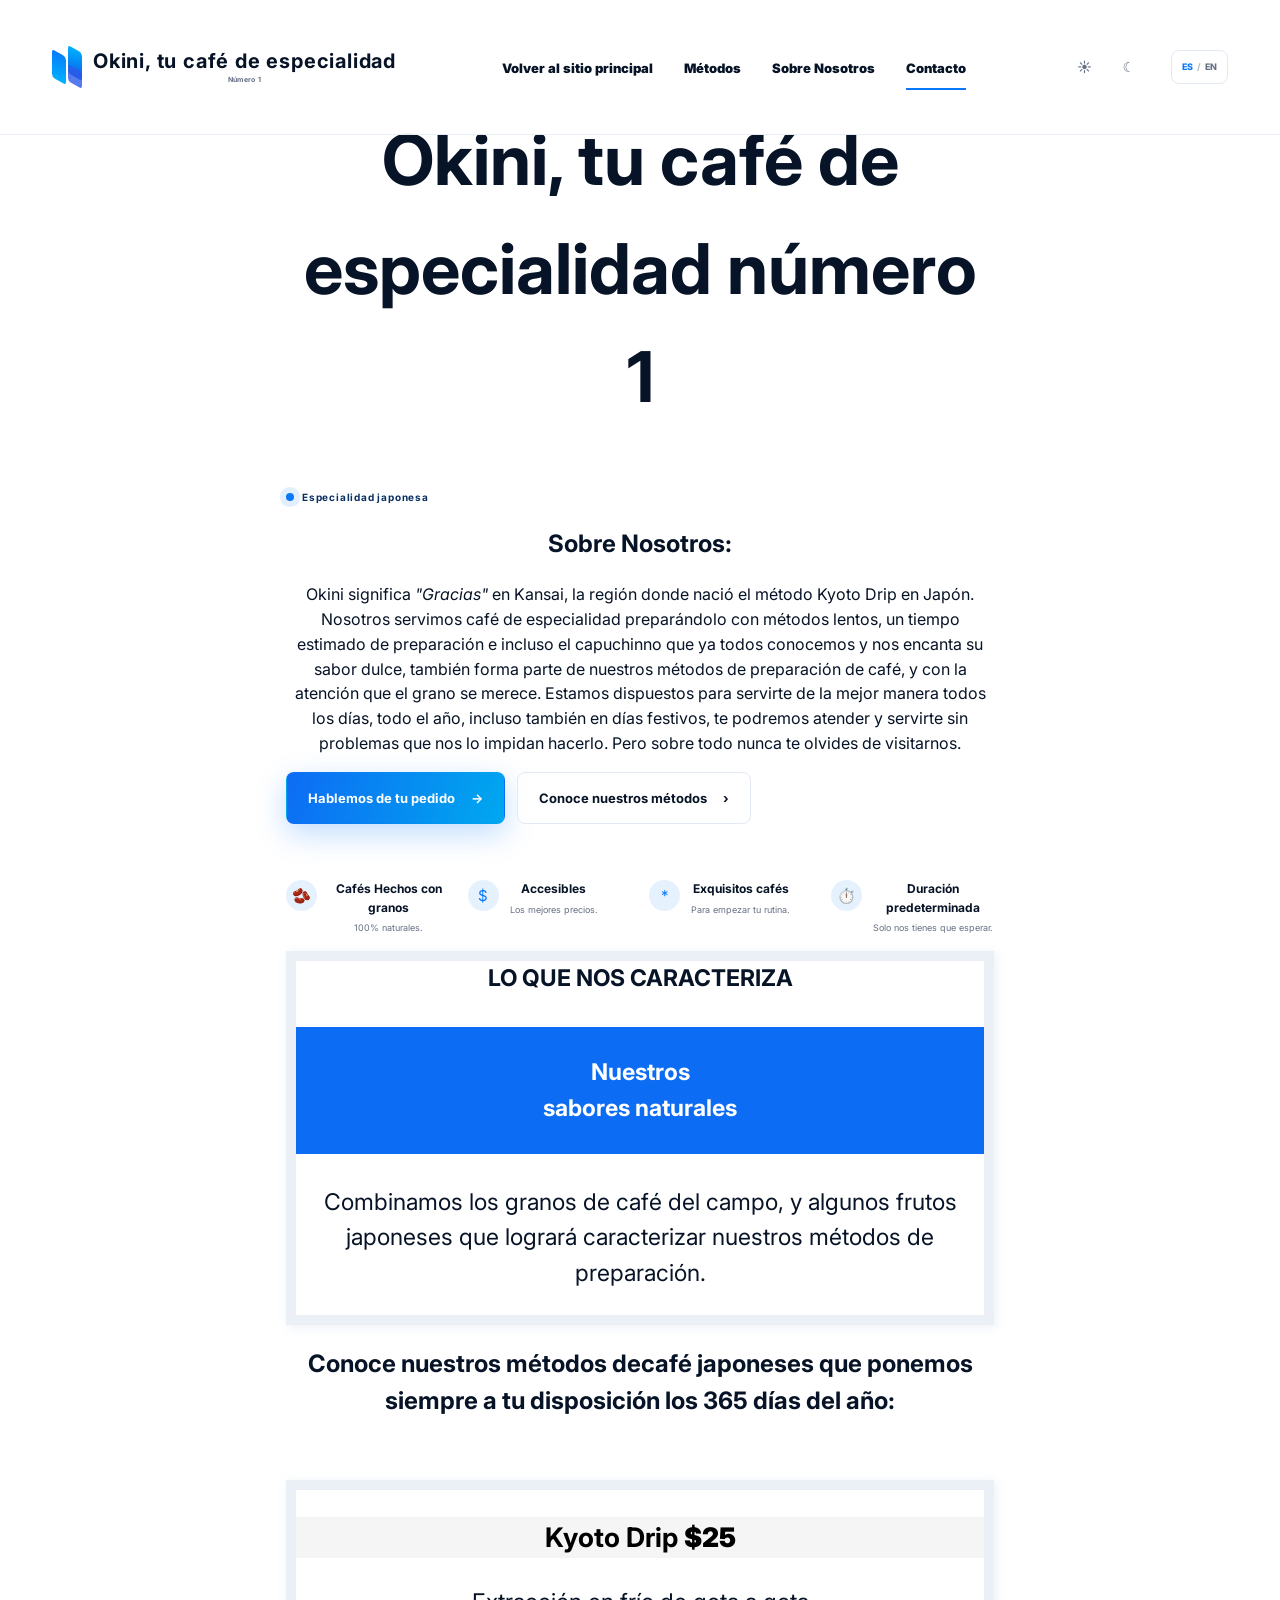
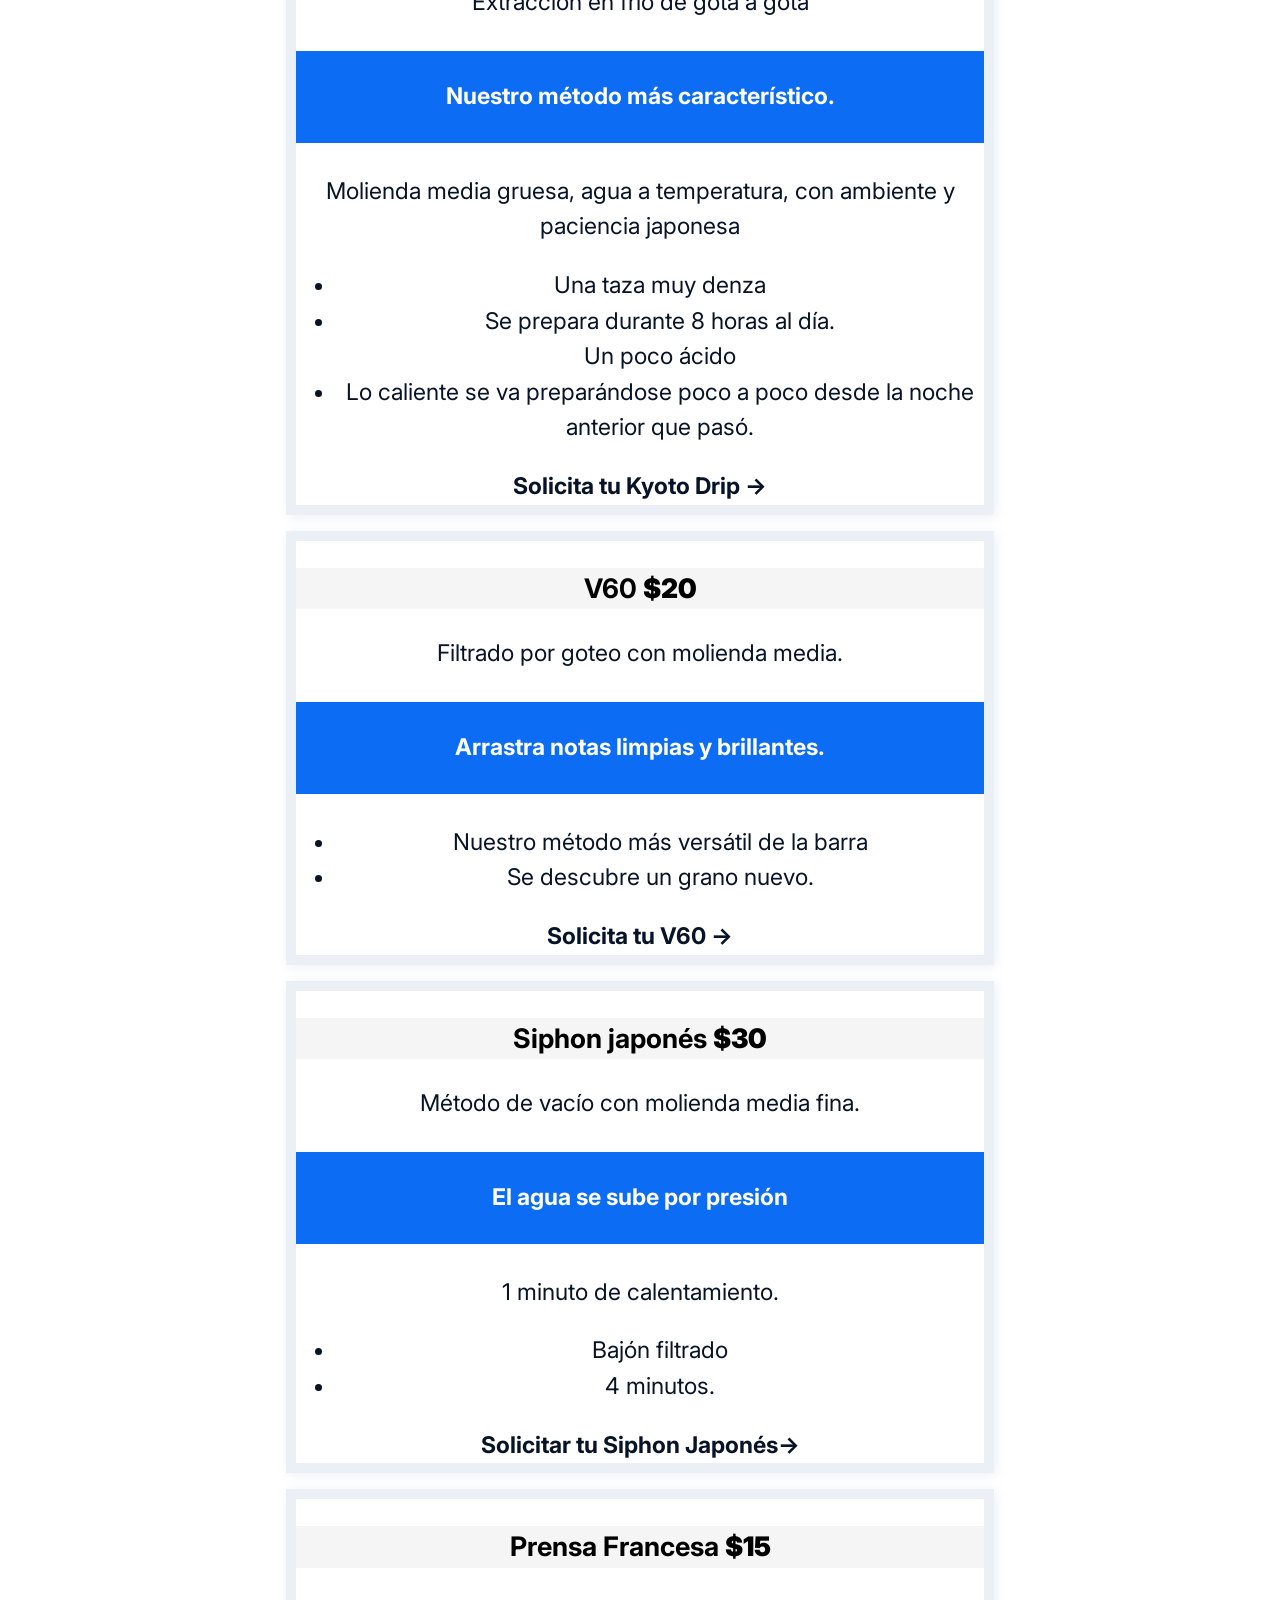
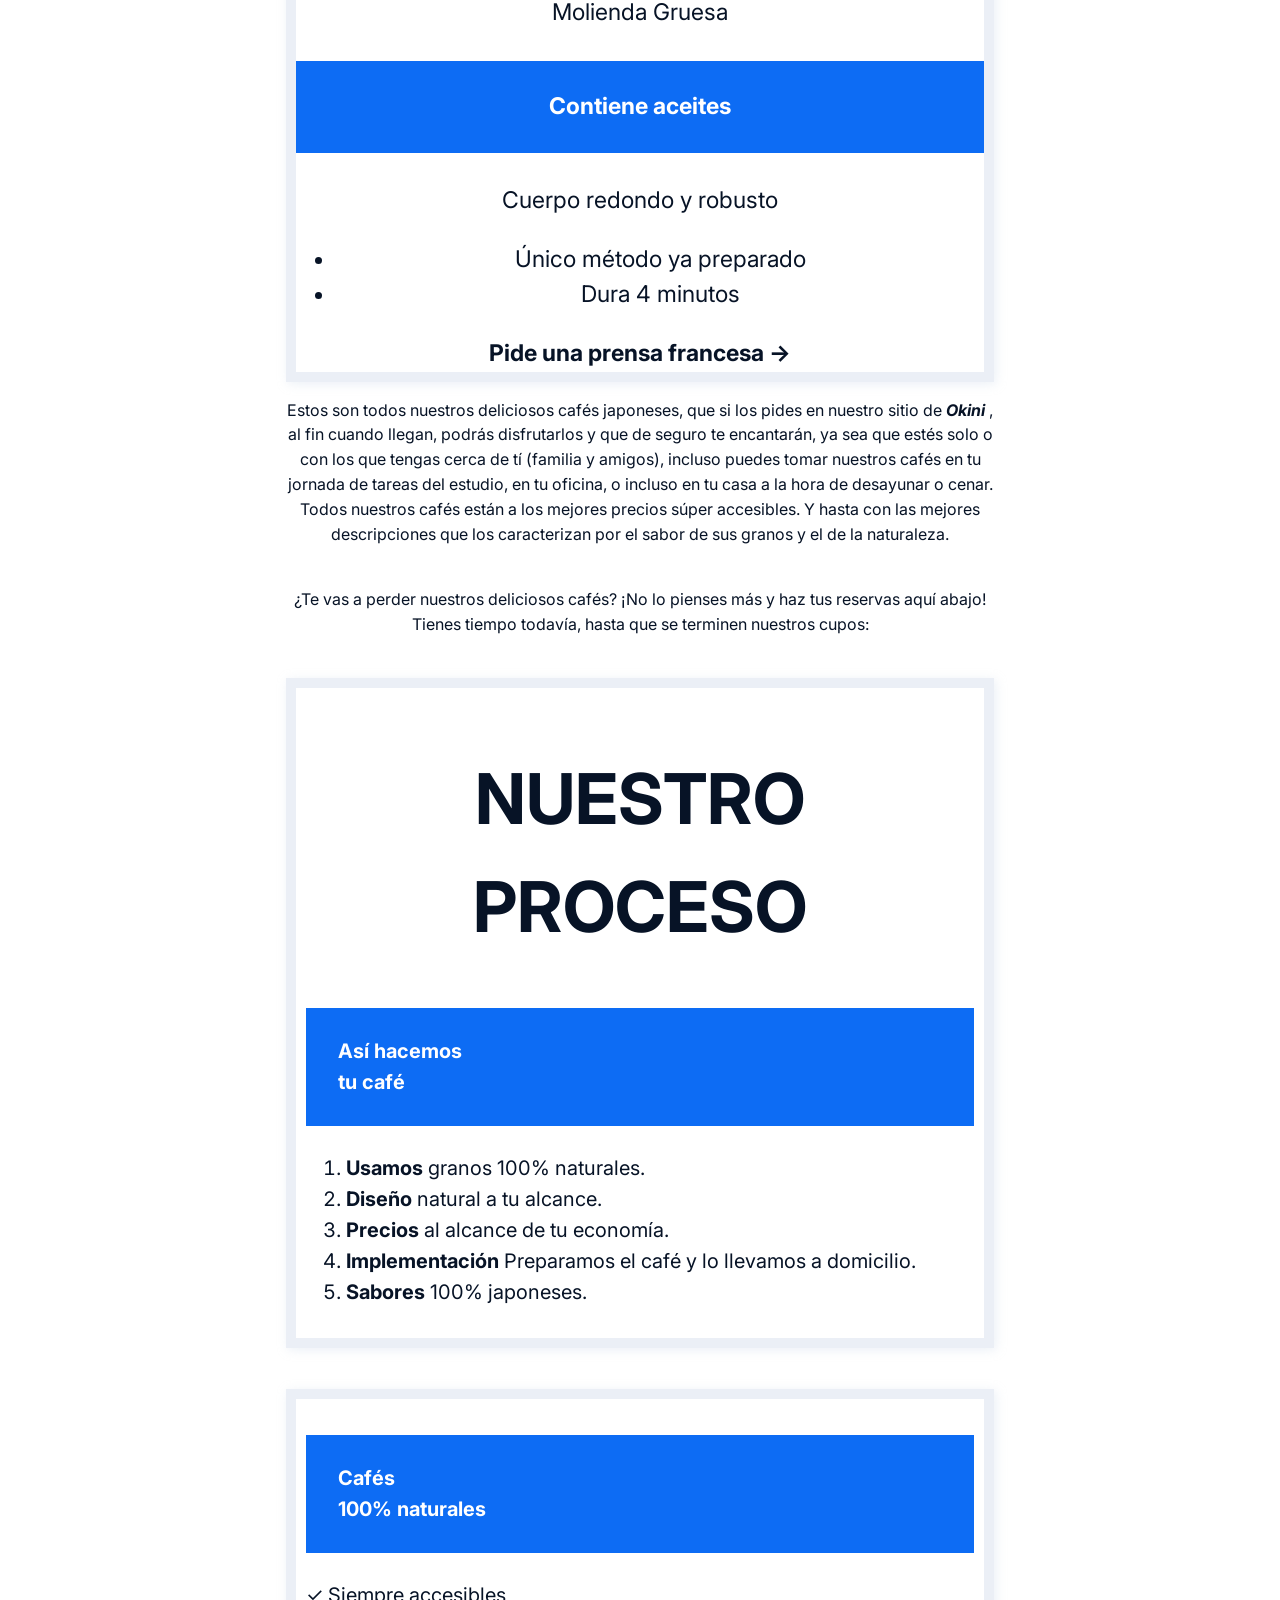
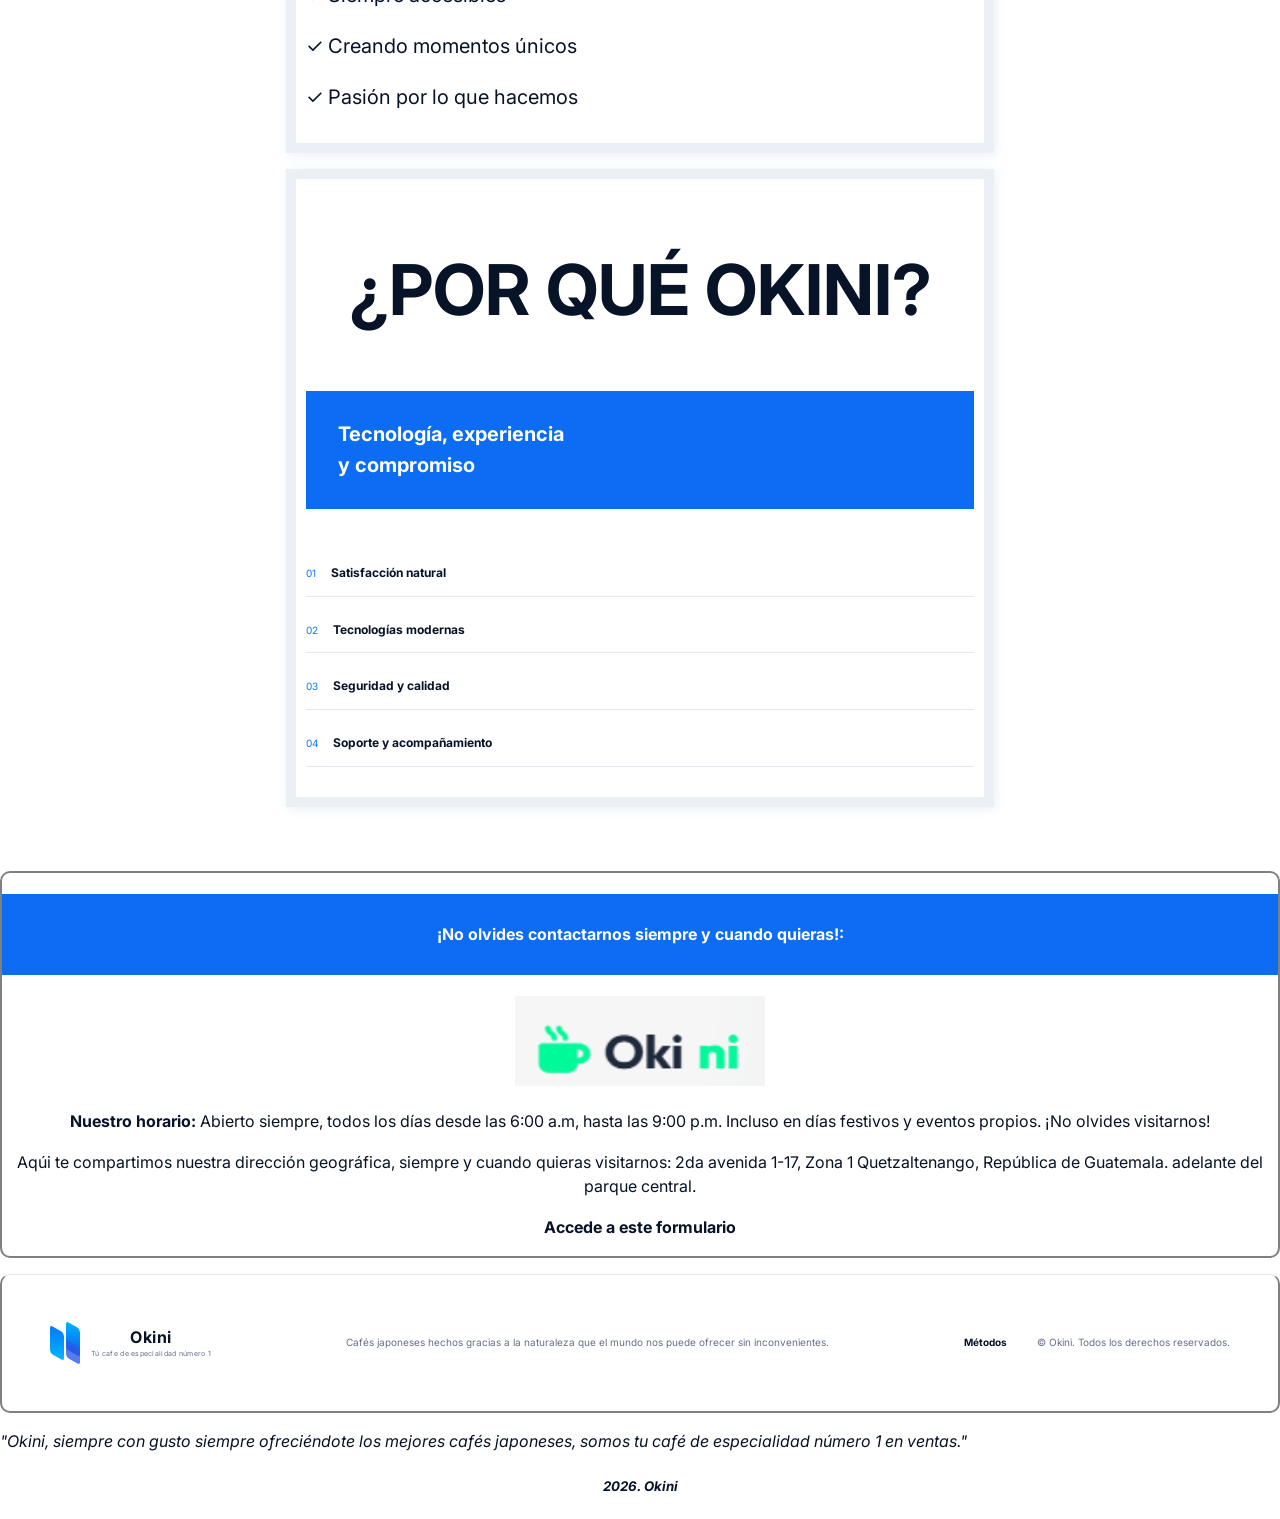
==== index.html @ 5a45df59 "Add files via upload" ====
<!DOCTYPE html>
<html lang="es">
    <head>
        <meta charset="UTF-8">
        <meta name="viewport" content="width=device-width, initial-scale=1.0">
        <title>Okini - Somos, tu café de especialidad número 1 atendiéndote los 365 días del año.</title>
         <link rel="preconnect" href="https://fonts.googleapis.com">
        <link rel="preconnect" href="https://fonts.gstatic.com" crossorigin>
        <link href="https://fonts.googleapis.com/css2?family=Inter:wght@400;500;600;700;800&display=swap" rel="stylesheet">
        <link rel="stylesheet"; href="estilos.css">
        <link rel="stylesheet"; href="Estilos de formulario.css">
        <link rel="stylesheet"; href="Estilos de iluminación.css">
    </head>
    <body>
  <header class="site-header">
            <div class="container nav-wrap">
                <a class="brand" href="index.html">
                    <span class="brand-mark">
                        <span></span>
                        <span></span>
                        <span></span>
                    </span>
                    <span class="brand-copy">
                        <strong>Okini, tu café de especialidad</strong>
                        <small>Número 1</small>
                    </span>
                </a>
                <button class="nav-toggle" aria-label="Abrir menú" aria-expanded="false">
                    <span></span>
                    <span></span>
                </button>
                <nav class="main-nav">
                    <a href="index.html" target="_blank">Volver al sitio principal</a>
                    <a href="index.html#productos" target="_blank">Métodos</a>
                    <a href="index.html#nosotros" target="_blank">Sobre Nosotros</a>
                    <a class="active" href="Formulario en línea.html" target="_blank">Contacto</a>
                </nav>
             <label class="theme-switch" for="checkbox">
    <input type="checkbox" id="checkbox" />
    <div class="slider track">
        <span class="icon sun"><b>☀</b></span>
        <span class="icon moon"><b>☾</b></span>
    </div>
</label>
                    <button class="lang-toggle" type="button" aria-label="Cambiar idioma" title="Cambiar idioma">
                        <span class="lang-current">ES</span>
                        <span class="lang-divider">/</span>
                        <span class="lang-other">EN</span>
                    </button>
                </div>
            </div>
        </header>          
        <main>
               
           <p><section id="Nosotros">
            <h1>Okini, tu café de especialidad número 1</h1>
                         <div class="eyebrow"><span class="pulse-dot"></span>Especialidad japonesa</div>
                <h2>Sobre Nosotros:</h2>
                <p>Okini significa <i>"Gracias"</i> en Kansai, la región donde nació el método Kyoto Drip en Japón. Nosotros servimos café de especialidad preparándolo con métodos lentos, un tiempo estimado de preparación e incluso el capuchinno que ya todos conocemos y nos encanta su sabor dulce, también forma parte de nuestros métodos de preparación de café, 
             y con la atención que el grano se merece. Estamos dispuestos para servirte de la mejor manera todos los días, todo el año, incluso también en días festivos, te podremos atender y servirte sin problemas que nos lo impidan hacerlo. Pero sobre todo nunca te olvides de visitarnos.</p>
            </section></p>
 <div class="hero-actions">
            <a class="btn btn-primary" href="Formulario en línea.html">Hablemos de tu pedido<span>→</span></a>
            <a class="btn btn-secondary" href="#productos">Conoce nuestros métodos<span>›</span></a>
          </div>
 <div class="feature-row">
            <article>
              <div class="mini-icon">🫘</div>
              <div><strong>Cafés Hechos con granos</strong><small>100% naturales.</small></div>
            </article>
            <article>
              <div class="mini-icon">$</div>
              <div><strong>Accesibles</strong><small>Los mejores precios.</small></div>
            </article>
            <article>
              <div class="mini-icon">*</div>
              <div><strong>Exquisitos cafés</strong><small>Para empezar tu rutina.</small></div>
            </article>
            <article>
              <div class="mini-icon">⏱️</div>
              <div><strong>Duración predeterminada</strong><small>Solo nos tienes que esperar.</small></div>
            </article>
          </div>
        </div></p>
  

        <div class="capa">
            <span clas="hover"
            <h2><b>LO QUE NOS CARACTERIZA</b></h2>
            <h4>Nuestros<br> sabores naturales</h4>
          <p>Combinamos los granos de café del campo, y algunos frutos japoneses que logrará caracterizar nuestros métodos de preparación.</p>
        </div>

<p><h2>Conoce nuestros métodos decafé japoneses que ponemos siempre a tu disposición los 365 días del año:</h2><p>

            <br><section id="productos">
  <p><right><div class="capa" onclick="seleccionarCapa(this)">
            <h3>Kyoto Drip  <span class="precio">$25</span></h3>
            <p> Extracción en frío de gota a gota</p>
              <h4>Nuestro método más característico.</h4>
              <p> Molienda media gruesa, agua a temperatura, con ambiente y paciencia japonesa</p>
              <ul><li>Una taza muy denza</li><li>Se prepara durante 8 horas al día.</li>Un poco ácido</li><li> Lo caliente se va preparándose poco a poco desde la noche anterior que pasó.</li></ul>
              <a href="Formulario en línea.html"; target="_blank">Solicita tu Kyoto Drip →</a>
  </div></right></p>

          <p><div class="capa" onclik="seleccionarCapa(this)">
            <h3>V60 <span class="precio">$20</span></h3>
            <p>Filtrado por goteo con molienda media.</p>
              <h4>Arrastra notas limpias y brillantes.</h4>
              <ul><li>Nuestro método más versátil de la barra</li><li>Se descubre un grano nuevo.</li></ul>
              <a href="Formulario en línea.html" target="_blank">Solicita tu V60 →</a>
          </div></p>


  <p><left><div class="capa" onclick="seleccionarCapa(this)">
            <h3>Siphon japonés <span class="precio">$30</span></h3>
            <p>Método de vacío con molienda media fina.</p>
              <h4>El agua se sube por presión</h4>
              <p>1 minuto de calentamiento.</p>
              <ul><li>Bajón filtrado</li><li>4 minutos.</li></ul>
              <a href="Formulario en línea.html" target="_blank">Solicitar tu Siphon Japonés→</a>
  </div></left></p>
           
  <p><center><div class="capa" onclick="seleccionarCapa(this)">
                    <th><p>
                <h3>Prensa Francesa <span class="precio">$15</span></h3>
                <p>Molienda Gruesa</p>
                <h4>Contiene aceites</h4>
                <p>Cuerpo redondo y robusto</p>
                <ul><li>Único método ya preparado</li><li>Dura 4 minutos</li></ul>
                <a href="Formulario en línea.html" target="_blank">Pide una prensa francesa →</a>
                </div></center></section></p>

    Estos son todos nuestros deliciosos cafés japoneses, que si los pides en nuestro sitio de <b><i>Okini</i> </b>, al fin cuando llegan, podrás disfrutarlos y que de seguro te encantarán, ya sea que estés solo o con los que tengas cerca de tí (familia y amigos), incluso puedes tomar nuestros cafés en tu jornada de tareas del estudio, en tu oficina, o incluso en tu casa a la hora de desayunar o cenar. Todos nuestros cafés están a los mejores precios súper accesibles. 
Y hasta con las mejores descripciones que los caracterizan por el sabor de sus granos y el de la naturaleza.</p>
<br>¿Te vas a perder nuestros deliciosos cafés? ¡No lo pienses más y haz tus reservas aquí abajo! Tienes tiempo todavía, hasta que se terminen nuestros cupos:</br>     
    </section>
  <br><p><div class="contenedor">
            <h1>NUESTRO PROCESO</h1>
            <h4>Así hacemos<br>tu café</h4>
            <ol>
              <li><b>Usamos</b> <span>granos 100% naturales.</span></li>
              <li><b>Diseño</b> <span>natural a tu alcance.</span></li>
              <li><b>Precios</b> <span>al alcance de tu economía.</span></li>
              <li><b>Implementación</b> <span>Preparamos el café y lo llevamos a domicilio.</span></li>
              <li><b>Sabores</b> <span>100% japoneses.</span></li>
            </ol>
          </div></br></p>

<div class="contenedor">
    <h4>Cafés<br>100% naturales</h4>
              <span>✓ Siempre accesibles</span><p>
              <span>✓ Creando momentos únicos</span><p>
              <span>✓ Pasión por lo que hacemos</span><p>
            </div></p>
      <div class="contenedor">
            <h1>¿POR QUÉ OKINI?</h1>
            <h4>Tecnología, experiencia<br>y compromiso</h4>
            <div class="about-points">
              <span>01 <b>Satisfacción natural</b></span>
              <span>02 <b>Tecnologías modernas</b></span>
              <span>03 <b>Seguridad y calidad</b></span>
              <span>04 <b>Soporte y acompañamiento</b></span>
            </div></p>
            </main>
<p><footer id="contacto">
    <H4>¡No olvides contactarnos siempre y cuando quieras!:</H4>
    <img src="Barra de Okini.png " ; alt="Barra de Okini, tú café de especialidad número 1, abierto todos los días" ; width="250" ; height="90" ; class="imagen-ookini">
    <p class="horarios">
        <b>Nuestro horario:</b>
        Abierto siempre, todos los días desde las 6:00 a.m, hasta las 9:00 p.m. Incluso en días festivos y eventos propios. ¡No olvides visitarnos!
    </p>
    <p>
        Aqúi te compartimos nuestra dirección geográfica, siempre y cuando quieras visitarnos:
        2da avenida 1-17, Zona 1 Quetzaltenango, República de Guatemala. adelante del parque central.<p>
            <a href="Formulario en línea.html" target="_blank">Accede a este formulario</a>
    </p>
    </footer></p>
        <p><footer class="site-footer">
            <div class="container footer-grid">
                <div class="brand footer-brand">
                    <span class="brand-mark">
                        <span></span>
                        <span></span>
                        <span></span>
                    </span>
                    <span class="brand-copy">
                        <strong>Okini</strong>
                        <small>Tú cafe de especialidad número 1</small>
                    </span>
                </div>
                <p>Cafés japoneses hechos gracias a la naturaleza que el mundo nos puede ofrecer sin inconvenientes.</p>
                <div class="footer-links">
                    <a href="index.html#métodos">Métodos</a>
                </div>
                <small>
                    © <span id="year"></span>
                    Okini. Todos los derechos reservados.
                </small>
        </footer>
    <p>
<i>"Okini, siempre con gusto siempre ofreciéndote los mejores cafés japoneses, somos tu café de especialidad número 1 en ventas."</i>
    </p>
<h5>2026. Okini</h5>
<script src="Funciones de iluminación.js"></script>
<script src="Selector de capa.js"></script>
</body>
</html>
---- estilos.css ----
body {
    opacity: 1;
    background-color: white;
    font-size: 30;
    color: black;
}

h1{
    font-size: 70px;
    text-align: center;
}
h2{
    font-weight: bolder;
    text-align: center;
}

h3{
    color: black;
    background-color: whitesmoke;
    font-weight: bolder;
    font-size: 20;
    text-align: center;
}
h4{
    font-size: 30;
    color: white;
    font-weight: bolder;
    background-color: #0d6cf4;
    padding: 3.5rch 2rem;
}
h5{
    font-size: 30;
   font-weight: bold;
   font-style: italic;
   text-align: center;
}
p{
    font-size: 30;
}
header {
    text-align: center;
    font-weight: bolder;
    padding: 3.5rch 2rem;
    border-bottom: 5px solid #00a3e6;
    background-color: whitesmoke;
}

nav a {
font-weight: bolder;
text-align: center;
font-size: 24;
}

a{
    font-weight: bold;
}
main {
    padding: 3rem 6rem;
    max-width: 900px;
    margin: 0 auto;
    font-size: 30;
     text-align: center;
}

.capa{
    margin: 5 auto;
    text-align: center;
    align-items: center;
    top: 50px;
    border: 1px solid color-mix(in srgb,var(--line) 70%,transparent);
    border-bottom: 1px solid color-mix(in srgb,var(--line) 70%,transparent);
    border-width: 10px;
    box-shadow: 2px 2px 10px color-mix(in srgb,var(--line) 70%,transparent);
     font-size: 23px;
    :hover{
    transition: all;
    color: #0d6cf4;
    border-color: 1px solid #0d6cf4;
    border-bottom: #0d6cf4;
    transition-duration: .3s;
     cursor: pointer;
    }
}

.contenedor{
    margin: 5 auto;
    padding: 10px;
    text-align: left;
    top: 50px;
    border: 1px solid color-mix(in srgb,var(--line) 70%,transparent);
    border-bottom: 1px solid color-mix(in srgb,var(--line) 70%,transparent);
    box-shadow: 2px 2px 10px color-mix(in srgb,var(--line) 70%,transparent);
    border-width: 10px;
    font-size: 20px;
}


br{
    font-size: 30;
    font-weight: bolder;
}

.metodo-titulo {
    font-size: 3.0rem;
    font-weight: bolder;
    empty-cells: show;
    letter-spacing: 0.05em;
    text-transform: uppercase;
    text-align: center;
    margin-bottom: 0.25rem;
}

.precio {
    font-size: 30;
    font-weight: bolder;
    }

footer{
    border: 0px solid gray;
    box-shadow: 1px 1px 11x gray;
    border-width: 2px;
    border-radius: 10px;
    text-align: center;
    margin: 5 auto;
    font-size: 30;
}
---- Estilos de formulario.css ----
:root {
    --bg: #ffffff;
    --bg-soft: #f6f9fd;
    --surface: #ffffff;
    --surface-2: #f7faff;
    --text: #071326;
    --muted: #667085;
    --line: #e3e9f2;
    --primary: #0878f9;
    --primary-2: #00b6ff;
    --shadow: 0 22px 70px rgba(20,51,87,.12);
    --header: rgba(255,255,255,.82);
    --card-border: #e1e8f1;
    --success: #05a86b;
}

html[data-theme="dark"] {
    --bg: #04101e;
    --bg-soft: #061526;
    --surface: #081a2c;
    --surface-2: #0a2035;
    --text: #f6f9ff;
    --muted: #9aabc1;
    --line: #193149;
    --primary: #118cff;
    --primary-2: #00c7ff;
    --shadow: 0 25px 80px rgba(0,0,0,.35);
    --header: rgba(4,16,30,.82);
    --card-border: #17314b;
    --success: #1dd69a;
}

* {
    box-sizing: border-box
}

html {
    scroll-behavior: smooth;
    scroll-padding-top: 90px
}

body {
    margin: 0;
    font-family: Inter,system-ui,-apple-system,BlinkMacSystemFont,"Segoe UI",sans-serif;
    background: var(--bg);
    color: var(--text);
    line-height: 1.55;
    transition: background .35s ease,color .35s ease
}

a {
    color: inherit;
    text-decoration: none
}

button {
    font: inherit
}

.container {
    width: min(1180px,calc(100% - 40px));
    margin: auto
}

.section {
    padding: 110px 0;
    position: relative;
    overflow: hidden
}

.site-header {
    position: fixed;
    inset: 0 0 auto;
    z-index: 1000;
    background: var(--header);
    backdrop-filter: blur(18px);
    border-bottom: 1px solid color-mix(in srgb,var(--line) 70%,transparent);
    transition: .3s
}

.site-header.scrolled {
    box-shadow: 0 8px 30px rgba(10,31,56,.08)
}

.nav-wrap {
    height: 78px;
    display: flex;
    align-items: center;
    gap: 30px
}

.brand {
    display: inline-flex;
    align-items: center;
    gap: 11px;
    min-width: max-content
}

.brand-mark {
    position: relative;
    width: 30px;
    height: 36px;
    display: inline-block
}

.brand-mark span {
    position: absolute;
    width: 14px;
    height: 28px;
    border-radius: 3px;
    transform: skewY(30deg);
    background: linear-gradient(155deg,var(--primary),var(--primary-2))
}

.brand-mark span:nth-child(1) {
    left: 0;
    top: 4px
}

.brand-mark span:nth-child(2) {
    right: 0;
    top: 0;
    background: linear-gradient(155deg,#00b6ff,#0b59e9)
}

.brand-mark span:nth-child(3) {
    right: 0;
    bottom: 0;
    height: 17px;
    background: #2d59e8;
    opacity: .8
}

.brand-copy {
    display: flex;
    flex-direction: column;
    line-height: 1
}

.brand-copy strong {
    font-size: 20px;
    letter-spacing: .04em
}

.brand-copy small {
    font-size: 7px;
    letter-spacing: .04em;
    margin-top: 5px;
    color: var(--muted)
}

.main-nav {
    display: flex;
    gap: 31px;
    margin: auto;
    font-size: 13px;
    font-weight: 600
}

.main-nav a {
    position: relative;
    padding: 30px 0
}

.main-nav a::after {
    content: "";
    position: absolute;
    left: 0;
    right: 0;
    bottom: 18px;
    height: 2px;
    background: var(--primary);
    transform: scaleX(0);
    transition: .25s
}

.main-nav a:hover::after,.main-nav a.active::after {
    transform: scaleX(1)
}

.nav-actions {
    display: flex;
    align-items: center;
    gap: 16px
}

.theme-toggle {
    border: 0;
    background: transparent;
    color: var(--text);
    display: flex;
    align-items: center;
    gap: 7px;
    cursor: pointer;
    padding: 7px
}

.sun,.moon {
    font-size: 13px;
    color: var(--muted)
}

.toggle-track {
    width: 34px;
    height: 18px;
    background: var(--line);
    border-radius: 999px;
    position: relative;
    display: block
}

.toggle-thumb {
    width: 14px;
    height: 14px;
    border-radius: 50%;
    background: var(--text);
    position: absolute;
    top: 2px;
    left: 2px;
    transition: .25s
}

html[data-theme="dark"] .toggle-thumb {
    transform: translateX(16px)
}

.nav-toggle {
    display: none;
    background: none;
    border: 0;
    color: var(--text)
}

.btn {
    display: inline-flex;
    align-items: center;
    justify-content: center;
    gap: 16px;
    border-radius: 8px;
    padding: 15px 21px;
    font-size: 13px;
    font-weight: 700;
    border: 1px solid transparent;
    transition: .25s;
    cursor: pointer
}

.btn-primary {
    background: linear-gradient(110deg,#0d6cf4,#00a8ef);
    color: white;
    box-shadow: 0 10px 30px rgba(8,120,249,.25)
}

.btn-primary:hover {
    transform: translateY(-2px);
    box-shadow: 0 14px 34px rgba(8,120,249,.32)
}

.btn-secondary {
    border-color: var(--line);
    background: color-mix(in srgb,var(--surface) 80%,transparent)
}

.btn-secondary:hover {
    border-color: var(--primary);
    color: var(--primary)
}

.btn-small {
    padding: 12px 17px;
    font-size: 12px
}

.hero {
    padding-top: 165px;
    min-height: 820px;
    background: radial-gradient(circle at 80% 34%,color-mix(in srgb,var(--primary) 9%,transparent),transparent 33%), linear-gradient(180deg,var(--bg),var(--bg-soft));
    display: flex;
    align-items: flex-start
}

.hero-grid {
    display: grid;
    grid-template-columns: 1fr 1.15fr;
    gap: 28px;
    align-items: center
}

.eyebrow {
    font-size: 10px;
    font-weight: 700;
    letter-spacing: .08em;
    color: color-mix(in srgb,var(--text) 72%,var(--primary));
    margin-bottom: 20px;
    display: flex;
    align-items: center;
    gap: 8px
}

.pulse-dot {
    width: 8px;
    height: 8px;
    background: var(--primary);
    border-radius: 50%;
    box-shadow: 0 0 0 6px color-mix(in srgb,var(--primary) 12%,transparent)
}

.hero h1 {
    font-size: clamp(48px,5vw,70px);
    line-height: 1.03;
    letter-spacing: -.055em;
    margin: 0 0 22px;
    max-width: 650px
}

.hero h1 span {
    color: var(--primary)
}

.hero-lead {
    font-size: 17px;
    color: var(--muted);
    max-width: 590px;
    margin: 0 0 30px
}

.hero-actions {
    display: flex;
    gap: 12px;
    flex-wrap: wrap
}

.feature-row {
    display: grid;
    grid-template-columns: repeat(4,1fr);
    gap: 18px;
    margin-top: 56px
}

.feature-row article {
    display: flex;
    gap: 11px;
    align-items: flex-start
}

.feature-row strong {
    display: block;
    font-size: 12px;
    margin-bottom: 4px
}

.feature-row small {
    display: block;
    font-size: 9px;
    color: var(--muted);
    line-height: 1.5
}

.mini-icon {
    width: 31px;
    height: 31px;
    border-radius: 50%;
    background: color-mix(in srgb,var(--primary) 10%,transparent);
    color: var(--primary);
    display: grid;
    place-items: center;
    font-size: 15px;
    flex: 0 0 auto;
}

.hero-visual {
    position: relative;
    min-height: 520px
}

.dashboard-shell {
    position: absolute;
    left: 0;
    top: 25px;
    width: 93%;
    height: 410px;
    border: 1px solid var(--line);
    background: var(--surface);
    border-radius: 18px;
    box-shadow: var(--shadow);
    transform: perspective(1200px) rotateY(-3deg) rotateX(1deg);
    overflow: hidden;
    z-index: 2
}

.browser-bar {
    height: 34px;
    border-bottom: 1px solid var(--line);
    display: flex;
    align-items: center;
    padding: 0 12px;
    gap: 6px;
    background: var(--surface-2)
}

.browser-bar>span {
    width: 7px;
    height: 7px;
    border-radius: 50%;
    background: var(--line)
}

.browser-title {
    font-size: 8px;
    color: var(--muted);
    margin: auto
}

.dash-body {
    display: grid;
    grid-template-columns: 50px 1fr;
    height: calc(100% - 34px)
}

.dash-sidebar {
    border-right: 1px solid var(--line);
    padding-top: 17px;
    display: flex;
    flex-direction: column;
    align-items: center;
    gap: 20px
}

.dash-logo {
    width: 20px;
    height: 20px;
    border-radius: 6px;
    background: linear-gradient(135deg,var(--primary),var(--primary-2))
}

.dash-sidebar i {
    width: 17px;
    height: 5px;
    border-radius: 3px;
    background: var(--line)
}

.dash-sidebar i.on {
    background: var(--primary)
}

.dash-main {
    padding: 18px
}

.dash-head {
    display: flex;
    justify-content: space-between;
    font-size: 13px;
    margin-bottom: 14px
}

.dash-head span {
    color: var(--primary)
}

.metric-grid {
    display: grid;
    grid-template-columns: repeat(4,1fr);
    gap: 8px
}

.metric-grid>div,.chart-card,.donut-card,.activity {
    border: 1px solid var(--line);
    border-radius: 8px;
    background: var(--surface-2)
}

.metric-grid>div {
    padding: 10px
}

.metric-grid small {
    display: block;
    font-size: 7px;
    color: var(--muted)
}

.metric-grid strong {
    font-size: 14px;
    display: block;
    margin: 2px 0
}

.metric-grid em {
    font-size: 7px;
    color: var(--success);
    font-style: normal
}

.chart-grid {
    display: grid;
    grid-template-columns: 1.7fr .75fr;
    gap: 8px;
    margin-top: 8px
}

.chart-card,.donut-card {
    height: 174px;
    padding: 10px
}

.chart-label {
    font-size: 8px;
    font-weight: 700
}

.chart-card svg {
    width: 100%;
    height: 130px;
    overflow: visible
}

.chart-card polyline {
    fill: none;
    stroke: var(--primary);
    stroke-width: 2
}

.chart-card .area {
    fill: url(#fillGraph)
}

.donut-card {
    display: flex;
    flex-direction: column;
    align-items: center
}

.donut {
    width: 75px;
    height: 75px;
    border-radius: 50%;
    margin-top: 16px;
    background: conic-gradient(var(--primary) 0 46%,#3b5ce6 46% 69%,#1fd5c9 69% 83%,var(--line) 83%);
    position: relative
}

.donut::after {
    content: "";
    position: absolute;
    inset: 15px;
    border-radius: 50%;
    background: var(--surface-2)
}

.donut-card ul {
    font-size: 7px;
    color: var(--muted);
    padding: 0;
    display: flex;
    gap: 8px;
    list-style: none
}

.activity {
    margin-top: 8px;
    padding: 8px
}

.activity>div {
    display: grid;
    grid-template-columns: 22px 1fr auto;
    align-items: center;
    font-size: 7px;
    padding: 5px
}

.avatar {
    width: 15px;
    height: 15px;
    border-radius: 50%;
    background: color-mix(in srgb,var(--primary) 24%,var(--surface))
}

.activity small {
    color: var(--muted)
}

.phone-card {
    position: absolute;
    right: -4px;
    bottom: 25px;
    width: 170px;
    height: 320px;
    border: 5px solid color-mix(in srgb,var(--text) 80%,#101723);
    border-radius: 28px;
    background: var(--surface);
    box-shadow: var(--shadow);
    z-index: 4;
    padding: 25px 16px;
    color: var(--text)
}

.phone-notch {
    position: absolute;
    top: 7px;
    left: 50%;
    transform: translateX(-50%);
    width: 55px;
    height: 12px;
    background: color-mix(in srgb,var(--text) 88%,#101723);
    border-radius: 10px
}

.phone-card>small {
    font-size: 7px;
    color: var(--primary)
}

.phone-card h4 {
    font-size: 11px;
    margin: 11px 0 17px
}

.phone-ring {
    width: 76px;
    height: 76px;
    margin: auto;
    border-radius: 50%;
    background: conic-gradient(var(--primary) 0 75%,var(--line) 75%);
    display: grid;
    place-items: center;
    position: relative
}

.phone-ring::after {
    content: "";
    position: absolute;
    inset: 9px;
    border-radius: 50%;
    background: var(--surface)
}

.phone-ring span {
    z-index: 1;
    font-size: 13px;
    font-weight: 800
}

.phone-stats {
    display: flex;
    justify-content: space-between;
    margin: 16px 0
}

.phone-stats b {
    font-size: 10px;
    text-align: center
}

.phone-stats small {
    display: block;
    font-size: 5px;
    color: var(--muted)
}

.phone-bars {
    height: 55px;
    border-top: 1px solid var(--line);
    display: flex;
    align-items: flex-end;
    gap: 5px;
    padding: 10px 3px
}

.phone-bars i {
    width: 10px;
    background: var(--primary);
    border-radius: 2px 2px 0 0
}

.phone-bars i:nth-child(1) {
    height: 16px
}

.phone-bars i:nth-child(2) {
    height: 32px
}

.phone-bars i:nth-child(3) {
    height: 22px
}

.phone-bars i:nth-child(4) {
    height: 38px
}

.phone-bars i:nth-child(5) {
    height: 28px
}

.phone-bars i:nth-child(6) {
    height: 44px
}

.phone-bars i:nth-child(7) {
    height: 35px
}

.orb {
    position: absolute;
    border-radius: 50%;
    filter: blur(2px);
    background: radial-gradient(circle,color-mix(in srgb,var(--primary) 20%,transparent),transparent 67%)
}

.orb-one {
    width: 320px;
    height: 320px;
    right: -80px;
    top: -50px
}

.orb-two {
    width: 290px;
    height: 290px;
    left: 20px;
    bottom: 0
}

.circuit-lines {
    position: absolute;
    right: -8%;
    top: 20%;
    width: 55%;
    height: 60%;
    opacity: .18;
    background: repeating-radial-gradient(ellipse at center,transparent 0 24px,var(--primary) 25px 26px,transparent 27px 48px);
    mask-image: linear-gradient(to right,transparent,#000)
}

.section-heading {
    display: flex;
    justify-content: space-between;
    align-items: end;
    gap: 40px;
    margin-bottom: 42px
}

.section-heading h2,.about h2,.contact h2 {
    font-size: clamp(34px,4vw,50px);
    letter-spacing: -.045em;
    line-height: 1.06;
    margin: 0
}

.section-heading>p {
    max-width: 460px;
    color: var(--muted);
    font-size: 14px;
    margin-bottom: 5px
}

.solutions {
    background: var(--bg)
}

.services-grid {
    display: grid;
    grid-template-columns: repeat(4,1fr);
    gap: 16px
}

.service-card {
    min-height: 0;
    border: 1px solid var(--card-border);
    background: var(--surface);
    border-radius: 12px;
    padding: 26px;
    display: flex;
    flex-direction: column;
    transition: .25s
}

.service-card:hover {
    transform: translateY(-5px);
    border-color: color-mix(in srgb,var(--primary) 42%,var(--line));
    box-shadow: var(--shadow)
}

.service-icon {
    width: 46px;
    height: 46px;
    border-radius: 50%;
    display: grid;
    place-items: center;
    background: color-mix(in srgb,var(--primary) 10%,transparent);
    color: var(--primary);
    font-weight: 800;
    margin-bottom: 24px
}

.service-card h3 {
    font-size: 17px;
    margin: 0 0 12px
}

.service-card p {
    font-size: 12px;
    color: var(--muted);
    margin: 0 0 20px
}

.service-card a {
    margin-top: auto;
    font-size: 11px;
    color: var(--primary);
    font-weight: 700
}

.stats-bar {
    margin-top: 22px;
    border: 1px solid var(--line);
    border-radius: 12px;
    display: grid;
    grid-template-columns: repeat(4,1fr);
    background: var(--surface-2)
}

.stats-bar>div {
    padding: 22px 28px;
    border-right: 1px solid var(--line)
}

.stats-bar>div:last-child {
    border: 0
}

.stats-bar strong {
    display: block;
    font-size: 25px
}

.stats-bar span {
    font-size: 10px;
    color: var(--muted)
}

.products {
    background: var(--bg-soft)
}

.product-grid {
    display: grid;
    grid-template-columns: 1.35fr 1fr .8fr;
    gap: 16px
}

.product-card {
    min-height: 395px;
    border-radius: 15px;
    border: 1px solid var(--line);
    position: relative;
    overflow: hidden;
    padding: 28px;
    background: var(--surface)
}

.product-card.atlas {
    background: linear-gradient(140deg,color-mix(in srgb,#5258ff 11%,var(--surface)),var(--surface) 68%)
}

.product-copy {
    position: relative;
    z-index: 3;
    max-width: 62%
}

.atlas .product-copy,.custom .product-copy {
    max-width: 100%
}

.status {
    display: inline-block;
    font-size: 8px;
    font-weight: 800;
    padding: 5px 9px;
    border-radius: 999px;
    margin-bottom: 16px
}

.status.active {
    background: color-mix(in srgb,var(--success) 15%,transparent);
    color: var(--success)
}

.status.upcoming {
    background: color-mix(in srgb,#6463ff 14%,transparent);
    color: #7474ff
}

.status.neutral {
    background: color-mix(in srgb,var(--primary) 10%,transparent);
    color: var(--primary)
}

.product-card h3 {
    font-size: 32px;
    margin: 0;
    letter-spacing: -.04em
}

.product-subtitle {
    font-weight: 600!important;
    color: var(--text)!important;
    margin-top: 2px!important
}

.product-card p,.product-card li {
    font-size: 10px;
    color: var(--muted)
}

.product-card ul {
    padding-left: 17px
}

.product-card a,.coming-link {
    font-size: 10px;
    font-weight: 700;
    color: var(--primary);
    display: inline-block;
    margin-top: 8px
}

.product-screen {
    position: absolute;
    right: -35px;
    bottom: 35px;
    width: 50%;
    height: 205px;
    background: var(--surface);
    border: 7px solid color-mix(in srgb,var(--text) 75%,#101722);
    border-radius: 8px;
    transform: perspective(500px) rotateY(-10deg);
    box-shadow: 0 20px 50px rgba(0,0,0,.15)
}

.screen-toolbar {
    height: 19px;
    background: var(--surface-2);
    border-bottom: 1px solid var(--line)
}

.screen-panels {
    display: grid;
    grid-template-columns: repeat(2,1fr);
    gap: 7px;
    padding: 9px
}

.screen-panels i {
    height: 42px;
    border-radius: 5px;
    background: linear-gradient(120deg,color-mix(in srgb,var(--primary) 12%,var(--surface)),var(--surface-2))
}

.screen-chart {
    height: 55px;
    margin: 0 9px;
    border: 1px solid var(--line);
    border-radius: 5px;
    background: linear-gradient(150deg,transparent 45%,color-mix(in srgb,var(--success) 20%,transparent) 46% 50%,transparent 51%)
}

.atlas-visual {
    position: absolute;
    right: -50px;
    bottom: -60px;
    width: 260px;
    height: 260px
}

.planet {
    width: 90px;
    height: 90px;
    border-radius: 50%;
    background: radial-gradient(circle at 35% 30%,#83e4ff,var(--primary) 43%,#2436bb 78%);
    position: absolute;
    left: 75px;
    top: 78px;
    box-shadow: 0 0 50px color-mix(in srgb,var(--primary) 45%,transparent)
}

.orbit {
    position: absolute;
    inset: 30px;
    border: 1px solid color-mix(in srgb,var(--primary) 35%,transparent);
    border-radius: 50%;
    transform: rotate(-25deg)
}

.code-symbol {
    position: absolute;
    right: 24px;
    bottom: 25px;
    font-size: 48px;
    font-weight: 800;
    color: color-mix(in srgb,var(--primary) 18%,transparent)
}

.about {
    background: var(--bg)
}

.about-grid {
    display: grid;
    grid-template-columns: 1fr 1.15fr 1fr;
    gap: 1px;
    background: var(--line);
    border: 1px solid var(--line);
    border-radius: 15px;
    overflow: hidden
}

.about-grid>div {
    background: var(--surface);
    padding: 38px;
    min-height: 470px
}

.about h2 {
    font-size: 34px
}

.about-points {
    display: grid;
    gap: 11px;
    margin-top: 42px
}

.about-points span {
    padding: 13px 0;
    border-bottom: 1px solid var(--line);
    font-size: 10px;
    color: var(--primary)
}

.about-points b {
    font-size: 12px;
    color: var(--text);
    margin-left: 12px
}

.process-list {
    list-style: none;
    padding: 0;
    margin-top: 28px;
    position: relative
}

.process-list::before {
    content: "";
    position: absolute;
    left: 14px;
    top: 16px;
    bottom: 16px;
    width: 1px;
    background: var(--line)
}

.process-list li {
    position: relative;
    padding: 0 0 20px 42px
}

.process-list li::before {
    content: counter(list-item);
    position: absolute;
    left: 0;
    top: 0;
    width: 28px;
    height: 28px;
    border-radius: 50%;
    border: 1px solid color-mix(in srgb,var(--primary) 55%,var(--line));
    display: grid;
    place-items: center;
    background: var(--surface);
    color: var(--primary);
    font-size: 9px;
    font-weight: 700;
    z-index: 2
}

.process-list b {
    font-size: 12px;
    display: block
}

.process-list span {
    font-size: 9px;
    color: var(--muted)
}

.purpose-card p {
    font-size: 12px;
    color: var(--muted);
    margin-top: 30px
}

.purpose-checks {
    display: grid;
    gap: 10px;
    margin-top: 28px;
    font-size: 11px;
    color: var(--primary)
}

.contact {
    padding: 55px 0 90px;
    background: var(--bg)
}

.contact-wrap {
    border: 1px solid var(--line);
    background: var(--surface-2);
    border-radius: 14px;
    padding: 35px 40px;
    display: flex;
    justify-content: space-between;
    align-items: center;
    gap: 25px
}

.contact h2 {
    font-size: 31px
}

.contact p {
    font-size: 12px;
    color: var(--muted);
    margin: 7px 0 0;
    max-width: 650px
}

.site-footer {
    border-top: 1px solid var(--line);
    background: var(--bg);
    padding: 50px 0
}

.footer-grid {
    display: grid;
    grid-template-columns: auto 1fr auto auto;
    gap: 30px;
    align-items: center
}

.footer-grid p,.footer-grid>small {
    font-size: 10px;
    color: var(--muted)
}

.footer-links {
    display: flex;
    gap: 18px;
    font-size: 10px;
    font-weight: 600
}

.footer-brand .brand-copy strong {
    font-size: 16px
}

.reveal {
    opacity: 0;
    transform: translateY(22px);
    transition: opacity .75s ease,transform .75s ease
}

.reveal.visible {
    opacity: 1;
    transform: none
}

@media(max-width: 1050px) {
    .main-nav {
        gap:18px
    }

    .nav-actions .btn {
        display: none
    }

    .hero-grid {
        grid-template-columns: 1fr
    }

    .hero {
        padding-top: 135px
    }

    .hero-copy {
        max-width: 760px
    }

    .hero-visual {
        margin-top: 25px
    }

    .dashboard-shell {
        width: 90%
    }

    .feature-row {
        max-width: 700px
    }

    .services-grid {
        grid-template-columns: repeat(2,1fr)
    }

    .product-grid {
        grid-template-columns: 1fr 1fr
    }

    .custom {
        grid-column: 1/-1
    }

    .about-grid {
        grid-template-columns: 1fr 1fr
    }

    .purpose-card {
        grid-column: 1/-1
    }

    .footer-grid {
        grid-template-columns: 1fr 1fr
    }

    .footer-links {
        justify-content: flex-end
    }
}

@media(max-width: 760px) {
    .container {
        width:min(100% - 28px,1180px)
    }

    .section {
        padding: 80px 0
    }

    .nav-wrap {
        height: 68px
    }

    .main-nav {
        position: fixed;
        top: 68px;
        left: 14px;
        right: 14px;
        background: var(--surface);
        border: 1px solid var(--line);
        border-radius: 14px;
        padding: 12px;
        display: none;
        flex-direction: column;
        gap: 0;
        box-shadow: var(--shadow)
    }

    .main-nav.open {
        display: flex
    }

    .main-nav a {
        padding: 13px 12px
    }

    .main-nav a::after {
        display: none
    }

    .nav-toggle {
        display: block;
        margin-left: auto;
        width: 38px;
        height: 38px;
        position: relative
    }

    .nav-toggle span {
        position: absolute;
        width: 20px;
        height: 2px;
        background: var(--text);
        left: 9px;
        top: 14px
    }

    .nav-toggle span:last-child {
        top: 22px
    }

    .nav-actions {
        gap: 4px
    }

    .theme-toggle .sun,.theme-toggle .moon {
        display: none
    }

    .hero {
        padding-top: 115px;
        min-height: auto
    }

    .hero h1 {
        font-size: 45px
    }

    .hero-lead {
        font-size: 15px
    }

    .feature-row {
        grid-template-columns: 1fr 1fr
    }

    .hero-visual {
        min-height: 420px
    }

    .dashboard-shell {
        height: 330px;
        width: 100%
    }

    .phone-card {
        width: 125px;
        height: 245px;
        right: 0;
        bottom: 0;
        padding: 21px 11px
    }

    .phone-ring {
        width: 55px;
        height: 55px
    }

    .phone-stats {
        margin: 10px 0
    }

    .phone-bars {
        height: 36px
    }

    .metric-grid>div:nth-child(3),.metric-grid>div:nth-child(4) {
        display: none
    }

    .metric-grid {
        grid-template-columns: 1fr 1fr
    }

    .chart-grid {
        grid-template-columns: 1fr
    }

    .donut-card {
        display: none
    }

    .section-heading {
        display: block
    }

    .section-heading>p {
        margin-top: 20px
    }

    .services-grid {
        grid-template-columns: 1fr
    }

    .stats-bar {
        grid-template-columns: 1fr 1fr
    }

    .stats-bar>div:nth-child(2) {
        border-right: 0
    }

    .stats-bar>div {
        border-bottom: 1px solid var(--line)
    }

    .product-grid {
        grid-template-columns: 1fr
    }

    .custom {
        grid-column: auto
    }

    .product-copy {
        max-width: 100%
    }

    .product-screen {
        opacity: .25
    }

    .about-grid {
        grid-template-columns: 1fr
    }

    .purpose-card {
        grid-column: auto
    }

    .about-grid>div {
        min-height: 0
    }

    .contact-wrap {
        display: block
    }

    .contact .btn {
        margin-top: 22px
    }

    .footer-grid {
        grid-template-columns: 1fr
    }

    .footer-links {
        justify-content: flex-start
    }
}

@media(max-width: 480px) {
    .hero h1 {
        font-size:38px
    }

    .hero-actions .btn {
        width: 100%
    }

    .feature-row {
        grid-template-columns: 1fr
    }

    .hero-visual {
        min-height: 350px
    }

    .dashboard-shell {
        height: 290px
    }

    .phone-card {
        display: none
    }

    .services-grid {
        gap: 12px
    }

    .stats-bar {
        grid-template-columns: 1fr
    }

    .stats-bar>div {
        border-right: 0
    }

    .product-card {
        min-height: 360px
    }

    .about-grid>div {
        padding: 28px
    }

    .contact-wrap {
        padding: 28px
    }
}

/* --- Interactive service cards --- */
.service-card {
    min-height: 0
}

.service-more {
    margin-top: auto;
    padding: 0;
    border: 0;
    background: transparent;
    color: var(--primary);
    font-size: 11px;
    font-weight: 700;
    text-align: left;
    cursor: pointer
}

.service-details {
    display: grid;
    grid-template-rows: 0fr;
    opacity: 0;
    transition: grid-template-rows .35s ease,opacity .25s ease,margin .35s ease;
    overflow: hidden
}

.service-details>* {
    overflow: hidden
}

.service-card.expanded {
    grid-column: span 2;
    min-height: 360px;
    border-color: color-mix(in srgb,var(--primary) 40%,var(--line));
    box-shadow: var(--shadow)
}

.service-card.expanded .service-details {
    grid-template-rows: 1fr;
    opacity: 1;
    margin-top: 20px;
    overflow: visible
}

.service-details h4 {
    font-size: 14px;
    margin: 0 0 8px
}

.service-details p {
    margin: 0 0 10px
}

.service-details ul {
    margin: 0 0 16px;
    padding-left: 18px;
    color: var(--muted);
    font-size: 11px;
    display: grid;
    grid-template-columns: 1fr 1fr;
    gap: 5px 20px
}

.detail-cta {
    display: inline-flex!important;
    width: max-content;
    margin-top: 4px!important;
    padding: 10px 12px;
    border-radius: 7px;
    background: color-mix(in srgb,var(--primary) 10%,transparent)
}

.product-card.student {
    background: linear-gradient(140deg,color-mix(in srgb,#00a7a0 10%,var(--surface)),var(--surface) 60%)
}

/* --- Internal product / quote pages --- */
.inner-main {
    padding-top: 78px
}

.inner-hero {
    padding: 90px 0 72px;
    background: radial-gradient(circle at 78% 25%,color-mix(in srgb,var(--primary) 10%,transparent),transparent 34%),linear-gradient(180deg,var(--bg),var(--bg-soft))
}

.breadcrumb {
    font-size: 10px;
    color: var(--muted);
    margin-bottom: 26px
}

.breadcrumb a {
    color: var(--primary)
}

.inner-hero-grid {
    display: grid;
    grid-template-columns: 1.05fr .95fr;
    gap: 55px;
    align-items: center
}

.inner-hero h1 {
    font-size: clamp(44px,5vw,68px);
    line-height: 1.02;
    letter-spacing: -.055em;
    margin: 10px 0 20px
}

.inner-hero h1 span {
    color: var(--primary)
}

.inner-lead {
    font-size: 16px;
    color: var(--muted);
    max-width: 650px;
    margin-bottom: 28px
}

.inner-actions {
    display: flex;
    gap: 12px;
    flex-wrap: wrap
}

.product-demo {
    border: 1px solid var(--line);
    background: var(--surface);
    border-radius: 20px;
    box-shadow: var(--shadow);
    padding: 16px;
    min-height: 360px;
    position: relative;
    overflow: hidden
}

.product-demo .demo-window {
    height: 100%;
    min-height: 325px;
    border-radius: 12px;
    background: var(--surface-2);
    border: 1px solid var(--line);
    display: grid;
    grid-template-columns: 70px 1fr;
    overflow: hidden
}

.demo-side {
    border-right: 1px solid var(--line);
    padding: 20px 14px;
    display: flex;
    flex-direction: column;
    gap: 15px
}

.demo-side i {
    height: 7px;
    border-radius: 4px;
    background: var(--line)
}

.demo-side i:first-child {
    height: 28px;
    background: linear-gradient(135deg,var(--primary),var(--primary-2))
}

.demo-content {
    padding: 22px
}

.demo-title {
    display: flex;
    justify-content: space-between;
    margin-bottom: 18px
}

.demo-title b {
    font-size: 14px
}

.demo-title span {
    font-size: 9px;
    color: var(--success)
}

.demo-kpis {
    display: grid;
    grid-template-columns: repeat(3,1fr);
    gap: 8px
}

.demo-kpis div {
    padding: 13px;
    border: 1px solid var(--line);
    border-radius: 9px;
    background: var(--surface)
}

.demo-kpis small {
    display: block;
    font-size: 7px;
    color: var(--muted)
}

.demo-kpis strong {
    font-size: 18px
}

.demo-chart {
    height: 125px;
    margin-top: 10px;
    border: 1px solid var(--line);
    border-radius: 9px;
    background: linear-gradient(160deg,transparent 42%,color-mix(in srgb,var(--primary) 14%,transparent) 43% 48%,transparent 49%),var(--surface)
}

.content-section {
    padding: 90px 0
}

.content-section.alt {
    background: var(--bg-soft)
}

.content-heading {
    max-width: 720px;
    margin-bottom: 34px
}

.content-heading h2 {
    font-size: clamp(32px,4vw,48px);
    line-height: 1.08;
    letter-spacing: -.04em;
    margin: 0 0 14px
}

.content-heading p {
    color: var(--muted);
    font-size: 14px
}

.feature-grid-large {
    display: grid;
    grid-template-columns: repeat(3,1fr);
    gap: 16px
}

.feature-box {
    border: 1px solid var(--line);
    background: var(--surface);
    border-radius: 14px;
    padding: 26px
}

.feature-box .service-icon {
    margin-bottom: 18px
}

.feature-box h3 {
    font-size: 16px;
    margin: 0 0 8px
}

.feature-box p {
    font-size: 11px;
    color: var(--muted);
    margin: 0
}

.two-col {
    display: grid;
    grid-template-columns: 1fr 1fr;
    gap: 22px
}

.panel {
    border: 1px solid var(--line);
    background: var(--surface);
    border-radius: 15px;
    padding: 32px
}

.panel h3 {
    font-size: 22px;
    margin: 0 0 14px
}

.panel p {
    font-size: 12px;
    color: var(--muted)
}

.check-list {
    list-style: none;
    padding: 0;
    margin: 20px 0 0;
    display: grid;
    gap: 10px
}

.check-list li {
    font-size: 12px;
    color: var(--muted)
}

.check-list li::before {
    content: '✓';
    color: var(--success);
    font-weight: 800;
    margin-right: 9px
}

.demo-banner {
    border: 1px solid color-mix(in srgb,var(--primary) 28%,var(--line));
    background: linear-gradient(110deg,color-mix(in srgb,var(--primary) 9%,var(--surface)),var(--surface));
    border-radius: 18px;
    padding: 34px;
    display: flex;
    justify-content: space-between;
    align-items: center;
    gap: 30px
}

.demo-banner h3 {
    font-size: 25px;
    margin: 0 0 7px
}

.demo-banner p {
    font-size: 12px;
    color: var(--muted);
    margin: 0;
    max-width: 620px
}

/* quote form */
.quote-page {
    padding: 70px 0 100px;
    background: linear-gradient(180deg,var(--bg-soft),var(--bg))
}

.quote-layout {
    display: grid;
    grid-template-columns: .8fr 1.2fr;
    gap: 28px;
    align-items: start
}

.quote-copy {
    position: sticky;
    top: 115px
}

.quote-copy h1 {
    font-size: clamp(42px,5vw,62px);
    line-height: 1.02;
    letter-spacing: -.055em;
    margin: 14px 0 18px
}

.quote-copy h1 span {
    color: var(--primary)
}

.quote-copy>p {
    color: var(--muted);
    font-size: 14px;
    max-width: 500px
}

.quote-points {
    display: grid;
    gap: 13px;
    margin-top: 30px
}

.quote-points>div {
    display: grid;
    grid-template-columns: 38px minmax(0,1fr);
    gap: 13px;
    align-items: start
}

.quote-points .mini-icon {
    width: 34px;
    height: 34px;
    margin: 0;
    display: grid;
    place-items: center;
    line-height: 1;
    font-size: 11px;
    font-weight: 700
}

.quote-points>div>div:last-child {
    min-width: 0;
    padding-top: 2px
}

.quote-points b {
    font-size: 12px;
    display: block
}

.quote-points span {
    font-size: 10px;
    color: var(--muted);
    display: block
}

.quote-card {
    border: 1px solid var(--line);
    background: var(--surface);
    border-radius: 18px;
    padding: 34px;
    box-shadow: var(--shadow)
}

.quote-card h2 {
    font-size: 26px;
    margin: 0 0 7px
}

.quote-card>p {
    font-size: 11px;
    color: var(--muted);
    margin: 0 0 25px
}

.form-grid {
    display: grid;
    grid-template-columns: 1fr 1fr;
    gap: 16px
}

.field {
    display: grid;
    gap: 7px
}

.field.full {
    grid-column: 1/-1
}

.field label {
    font-size: 10px;
    font-weight: 700
}

.field input,.field select,.field textarea {
    width: 100%;
    border: 1px solid var(--line);
    background: var(--surface-2);
    color: var(--text);
    border-radius: 9px;
    padding: 13px 14px;
    outline: none;
    font: inherit;
    font-size: 12px;
    transition: .2s
}

.field textarea {
    min-height: 125px;
    resize: vertical
}

.field input:focus,.field select:focus,.field textarea:focus {
    border-color: var(--primary);
    box-shadow: 0 0 0 3px color-mix(in srgb,var(--primary) 10%,transparent)
}

.form-help {
    font-size: 9px;
    color: var(--muted)
}

.form-submit {
    width: 100%;
    margin-top: 18px
}

.form-status {
    display: none;
    margin-top: 16px;
    padding: 13px;
    border-radius: 9px;
    background: color-mix(in srgb,var(--success) 10%,var(--surface));
    color: var(--success);
    font-size: 11px;
    font-weight: 600
}

.form-status.show {
    display: block
}

@media(max-width: 900px) {
    .inner-hero-grid,.quote-layout {
        grid-template-columns:1fr
    }

    .quote-copy {
        position: static
    }

    .feature-grid-large {
        grid-template-columns: 1fr 1fr
    }

    .product-demo {
        max-width: 700px
    }

    .service-card.expanded {
        grid-column: span 2
    }
}

@media(max-width: 760px) {
    .inner-main {
        padding-top:68px
    }

    .inner-hero {
        padding: 65px 0
    }

    .feature-grid-large,.two-col,.form-grid {
        grid-template-columns: 1fr
    }

    .field.full {
        grid-column: auto
    }

    .demo-banner {
        display: block
    }

    .demo-banner .btn {
        margin-top: 20px
    }

    .quote-card {
        padding: 24px
    }

    .service-card.expanded {
        grid-column: auto
    }

    .service-details ul {
        grid-template-columns: 1fr
    }

    .inner-hero h1 {
        font-size: 42px
    }
}

.real-preview {
    overflow: hidden;
    padding: 0;
    background: #071525;
    border-color: color-mix(in srgb,var(--primary) 30%,var(--line))
}

.real-preview img {
    width: 100%;
    height: 100%;
    display: block;
    object-fit: cover;
    object-position: top left
}

.screenshot-demo {
    padding: 10px;
    min-height: 0;
    aspect-ratio: 16/10;
    background: #071525
}

.screenshot-demo img {
    width: 100%;
    height: 100%;
    display: block;
    object-fit: cover;
    object-position: top left;
    border-radius: 12px
}

/* --- Product brand emblems and language switcher --- */
.lang-toggle {
    height: 34px;
    display: inline-flex;
    align-items: center;
    gap: 4px;
    padding: 0 10px;
    border: 1px solid var(--line);
    border-radius: 8px;
    background: var(--surface);
    color: var(--muted);
    font: inherit;
    font-size: 9px;
    font-weight: 800;
    cursor: pointer;
    transition: .2s
}

.lang-toggle:hover {
    border-color: var(--primary);
    color: var(--text)
}

.lang-toggle .lang-current {
    color: var(--primary)
}

.lang-divider {
    opacity: .45
}

.product-emblem {
    position: absolute;
    right: -16px;
    bottom: -18px;
    width: 52%;
    height: 74%;
    display: grid;
    place-items: center;
    isolation: isolate
}

.product-emblem .emblem-core {
    width: 112px;
    height: 112px;
    border-radius: 28px;
    display: grid;
    place-items: center;
    font-size: 64px;
    font-weight: 800;
    line-height: 1;
    color: #fff;
    position: relative;
    z-index: 3;
    box-shadow: 0 24px 55px rgba(0,69,190,.28)
}

.product-emblem>span {
    position: absolute;
    bottom: 23px;
    z-index: 4;
    font-size: 8px;
    font-weight: 800;
    letter-spacing: .28em;
    color: var(--text)
}

.atlas-emblem .emblem-core {
    background: radial-gradient(circle at 32% 24%,#46ceff,#1478ff 40%,#182ca9 78%);
    border-radius: 50%
}

.emblem-orbit {
    position: absolute;
    border: 1px solid color-mix(in srgb,var(--primary) 40%,transparent);
    border-radius: 50%;
    z-index: 1
}

.orbit-one {
    width: 190px;
    height: 90px;
    transform: rotate(-24deg)
}

.orbit-two {
    width: 90px;
    height: 190px;
    transform: rotate(34deg)
}

.meridian-emblem .emblem-core {
    background: linear-gradient(145deg,#12b8d6,#1164e8 62%,#1630a1);
    border-radius: 18px 18px 34px 34px;
    font-family: Georgia,serif
}

.greek-columns {
    position: absolute;
    z-index: 1;
    top: 10px;
    width: 180px;
    height: 130px;
    border-top: 13px solid color-mix(in srgb,var(--primary) 22%,transparent);
    border-bottom: 13px solid color-mix(in srgb,var(--primary) 22%,transparent);
    clip-path: polygon(50% 0,100% 20%,94% 28%,94% 100%,6% 100%,6% 28%,0 20%)
}

.greek-columns i {
    position: absolute;
    top: 25px;
    bottom: 16px;
    width: 18px;
    background: color-mix(in srgb,var(--primary) 17%,transparent);
    border-radius: 4px
}

.greek-columns i:nth-child(1) {
    left: 25px
}

.greek-columns i:nth-child(2) {
    left: 81px
}

.greek-columns i:nth-child(3) {
    right: 25px
}

@media(max-width: 760px) {
    .lang-toggle {
        padding:0 8px
    }

    .product-emblem {
        opacity: .28;
        right: -10px
    }

    .product-emblem .emblem-core {
        width: 100px;
        height: 100px;
        font-size: 56px
    }
}

.demo-letter {
    height: 38px!important;
    display: grid;
    place-items: center;
    border-radius: 10px!important;
    background: linear-gradient(145deg,var(--primary),#2437b8)!important;
    color: #fff;
    font-size: 22px;
    font-weight: 800;
    font-style: normal;
    box-shadow: 0 9px 22px color-mix(in srgb,var(--primary) 24%,transparent)
}

.meridian-demo .demo-letter {
    font-family: Georgia,serif;
    background: linear-gradient(145deg,#13b9d5,#1266e9)!important
}

.branded-chart,.meridian-chart {
    position: relative;
    overflow: hidden
}

.branded-chart::before,.meridian-chart::before {
    content: "";
    position: absolute;
    left: 12px;
    right: 12px;
    bottom: 20px;
    height: 55px;
    background: linear-gradient(145deg,transparent 0 9%,var(--primary) 10% 12%,transparent 13% 24%,var(--primary) 25% 27%,transparent 28% 44%,var(--primary) 45% 47%,transparent 48% 62%,var(--primary) 63% 65%,transparent 66%);
    opacity: .72
}

.chart-monogram {
    position: absolute;
    right: 16px;
    bottom: -18px;
    font-size: 92px;
    font-weight: 800;
    color: color-mix(in srgb,var(--primary) 9%,transparent)
}

.meridian-chart .chart-monogram {
    font-family: Georgia,serif;
    color: color-mix(in srgb,#10b7d4 10%,transparent)
}

/* --- Service card natural sizing fix --- */
.services-grid {
    align-items: start
}

.service-card {
    height: auto;
    align-self: start
}

.service-card:not(.expanded) .service-more {
    margin-top: 4px
}

.service-card:not(.expanded) .service-details {
    display: none
}

.service-card.expanded .service-details {
    display: grid
}

/* --- Refined original product visuals --- */
.product-card.atlas .product-copy {
    max-width: 60%
}

.refined-atlas {
    right: -18px;
    bottom: -28px;
    width: 52%;
    height: 72%
}

.refined-atlas .planet {
    width: 116px;
    height: 116px;
    left: 72px;
    top: 60px;
    display: grid;
    place-items: center;
    background: radial-gradient(circle at 31% 24%,#83e4ff,#158cff 35%,#2847dd 67%,#17268f 100%);
    box-shadow: 0 22px 48px rgba(15,103,255,.35),inset -15px -18px 30px rgba(10,16,91,.24)
}

.refined-atlas .planet::after {
    content: "";
    position: absolute;
    inset: 8px;
    border-radius: 50%;
    border: 1px solid rgba(255,255,255,.15)
}

.refined-atlas .planet span {
    position: relative;
    z-index: 2;
    color: rgba(255,255,255,.94);
    font-size: 43px;
    font-weight: 800;
    letter-spacing: -.08em
}

.refined-atlas .orbit {
    inset: 27px;
    border-color: color-mix(in srgb,var(--primary) 48%,transparent);
    transform: rotate(-24deg)
}

.refined-atlas .orbit-secondary {
    inset: 47px 12px;
    transform: rotate(31deg);
    opacity: .65
}

.atlas-star {
    position: absolute;
    width: 5px;
    height: 5px;
    border-radius: 50%;
    background: #54d7ff;
    box-shadow: 0 0 12px #21a9ff
}

.star-one {
    right: 32px;
    top: 48px
}

.star-two {
    left: 36px;
    bottom: 51px;
    width: 3px;
    height: 3px
}

.academic-screen {
    right: -42px;
    bottom: 32px;
    width: 53%;
    height: 216px;
    border: 6px solid color-mix(in srgb,var(--text) 73%,#101722);
    box-shadow: 0 22px 48px rgba(0,0,0,.2)
}

.academic-screen .screen-toolbar {
    height: 27px;
    display: flex;
    align-items: center;
    gap: 4px;
    padding: 0 8px;
    background: var(--surface-2)
}

.academic-screen .screen-toolbar>i {
    width: 4px;
    height: 4px;
    border-radius: 50%;
    background: var(--line)
}

.screen-brand {
    margin-right: auto;
    width: 16px;
    height: 16px;
    border-radius: 5px;
    display: grid;
    place-items: center;
    background: linear-gradient(145deg,#18bdd4,#1466ea);
    color: #fff;
    font: 700 10px Georgia,serif
}

.academic-screen .screen-panels {
    grid-template-columns: repeat(2,1fr);
    padding: 10px;
    gap: 8px
}

.academic-screen .screen-panels i {
    height: 45px;
    display: flex;
    align-items: flex-end;
    padding: 7px;
    font-style: normal;
    border: 1px solid var(--line);
    background: linear-gradient(145deg,color-mix(in srgb,#0fb8d2 9%,var(--surface)),var(--surface-2))
}

.academic-screen .screen-panels b {
    font-size: 10px;
    color: var(--text)
}

.academic-screen .screen-chart {
    position: relative;
    height: 57px;
    overflow: hidden;
    background: linear-gradient(155deg,transparent 0 14%,color-mix(in srgb,#11b7d0 35%,transparent) 15% 18%,transparent 19% 37%,color-mix(in srgb,var(--primary) 31%,transparent) 38% 41%,transparent 42% 61%,color-mix(in srgb,#11b7d0 35%,transparent) 62% 65%,transparent 66%),var(--surface)
}

.academic-screen .screen-chart span {
    position: absolute;
    right: 8px;
    bottom: 5px;
    font-size: 6px;
    font-weight: 800;
    letter-spacing: .18em;
    color: color-mix(in srgb,var(--primary) 52%,var(--muted))
}

/* --- More elegant internal product previews --- */
.product-demo {
    background: linear-gradient(145deg,color-mix(in srgb,var(--primary) 4%,var(--surface)),var(--surface));
    box-shadow: 0 30px 70px rgba(0,32,85,.16)
}

.product-demo .demo-window {
    box-shadow: inset 0 1px rgba(255,255,255,.04)
}

.meridian-demo .demo-content {
    background: radial-gradient(circle at 92% 8%,color-mix(in srgb,#10b7d4 7%,transparent),transparent 34%)
}

.meridian-chart {
    background: linear-gradient(180deg,color-mix(in srgb,var(--primary) 3%,var(--surface)),var(--surface))
}

.meridian-chart::before {
    height: 44px!important;
    bottom: 31px!important;
    opacity: .58!important;
    filter: saturate(.85)
}

.meridian-chart .chart-monogram {
    font-size: 68px;
    right: 20px;
    bottom: -10px;
    color: color-mix(in srgb,#10b7d4 6%,transparent)
}

@media(max-width: 760px) {
    .product-card.atlas .product-copy {
        max-width:100%
    }

    .refined-atlas,.academic-screen {
        opacity: .18
    }

    .academic-screen {
        right: -25px
    }
}

/* --- Enterprise product consoles --- */
.product-console {
    position: absolute;
    right: -24px;
    bottom: 30px;
    width: 55%;
    height: 222px;
    border: 5px solid color-mix(in srgb,var(--text) 70%,#111a27);
    border-radius: 11px;
    background: var(--surface);
    transform: perspective(650px) rotateY(-7deg);
    box-shadow: 0 28px 60px rgba(0,0,0,.24);
    overflow: hidden;
    color: var(--text)
}

.console-top {
    height: 29px;
    display: flex;
    align-items: center;
    gap: 5px;
    padding: 0 9px;
    border-bottom: 1px solid var(--line);
    background: linear-gradient(180deg,var(--surface-2),var(--surface))
}

.console-top i {
    width: 4px;
    height: 4px;
    border-radius: 50%;
    background: var(--line)
}

.console-top strong {
    margin-right: auto;
    font-size: 6px;
    letter-spacing: .15em;
    color: var(--muted)
}

.console-logo {
    width: 17px;
    height: 17px;
    margin-right: auto;
    border-radius: 5px;
    display: grid;
    place-items: center;
    background: linear-gradient(145deg,#159dff,#2652de);
    color: #fff;
    font-size: 9px;
    font-weight: 800;
    box-shadow: 0 5px 12px rgba(18,117,255,.24)
}

.meridian-console .console-logo {
    margin-right: 3px;
    background: linear-gradient(145deg,#12bfd4,#1465e7)
}

.console-body {
    height: calc(100% - 29px);
    display: grid;
    grid-template-columns: 31px 1fr
}

.console-side {
    padding: 12px 8px;
    border-right: 1px solid var(--line);
    display: grid;
    align-content: start;
    gap: 10px;
    background: var(--surface-2)
}

.console-side i {
    height: 4px;
    border-radius: 5px;
    background: var(--line)
}

.console-side i:first-child {
    background: var(--primary)
}

.console-main {
    padding: 12px
}

.atlas-kpis {
    display: grid;
    grid-template-columns: 1fr 1fr;
    gap: 7px
}

.atlas-kpis i,.meridian-modules i {
    font-style: normal;
    border: 1px solid var(--line);
    border-radius: 6px;
    background: var(--surface-2)
}

.atlas-kpis i {
    padding: 8px
}

.atlas-kpis b,.meridian-modules b {
    display: block;
    font-size: 9px
}

.atlas-kpis small,.meridian-modules small {
    display: block;
    margin-top: 2px;
    font-size: 4px;
    letter-spacing: .08em;
    color: var(--muted)
}

.atlas-graph {
    height: 74px;
    margin-top: 8px;
    padding: 8px 9px;
    display: flex;
    align-items: end;
    gap: 6px;
    border: 1px solid var(--line);
    border-radius: 7px;
    background: linear-gradient(180deg,color-mix(in srgb,var(--primary) 3%,var(--surface)),var(--surface))
}

.atlas-graph span {
    flex: 1;
    border-radius: 3px 3px 1px 1px;
    background: linear-gradient(180deg,#19c8dc,#1769f3)
}

.atlas-graph span:nth-child(1) {
    height: 31%
}

.atlas-graph span:nth-child(2) {
    height: 55%
}

.atlas-graph span:nth-child(3) {
    height: 44%
}

.atlas-graph span:nth-child(4) {
    height: 79%
}

.atlas-graph span:nth-child(5) {
    height: 66%
}

.console-signature {
    margin-top: 7px;
    font-size: 4px;
    font-weight: 800;
    letter-spacing: .2em;
    color: color-mix(in srgb,var(--primary) 65%,var(--muted))
}

.meridian-console {
    border-color: color-mix(in srgb,#c5d1dc 70%,var(--text));
    transform: perspective(650px) rotateY(-5deg)
}

.meridian-body {
    position: relative;
    height: calc(100% - 29px);
    padding: 12px;
    background: radial-gradient(circle at 18% 18%,color-mix(in srgb,#12bdd2 7%,transparent),transparent 35%)
}

.term-ring {
    position: absolute;
    left: 13px;
    top: 15px;
    width: 53px;
    height: 53px;
    border-radius: 50%;
    display: grid;
    place-content: center;
    text-align: center;
    background: radial-gradient(circle at center,var(--surface) 54%,transparent 55%),conic-gradient(#13bed4 0 86%,var(--line) 86%);
    box-shadow: 0 7px 18px rgba(14,118,179,.12)
}

.term-ring b {
    font-size: 10px
}

.term-ring small {
    font-size: 4px;
    color: var(--muted);
    letter-spacing: .09em
}

.meridian-modules {
    margin-left: 64px;
    display: grid;
    grid-template-columns: repeat(3,1fr);
    gap: 5px
}

.meridian-modules i {
    padding: 8px 6px
}

.academic-flow {
    position: absolute;
    left: 77px;
    right: 12px;
    bottom: 25px;
    height: 64px;
    display: flex;
    align-items: center;
    justify-content: space-around;
    border: 1px solid var(--line);
    border-radius: 7px;
    background: linear-gradient(180deg,var(--surface-2),var(--surface))
}

.academic-flow::before {
    content: "";
    position: absolute;
    left: 14%;
    right: 14%;
    top: 50%;
    height: 1px;
    background: linear-gradient(90deg,#11bed4,#1769f3)
}

.academic-flow span {
    position: relative;
    z-index: 2;
    width: 11px;
    height: 11px;
    border: 3px solid var(--surface);
    border-radius: 50%;
    background: #11b9d3;
    box-shadow: 0 0 0 1px color-mix(in srgb,#10b7d4 35%,var(--line))
}

.academic-flow span:nth-child(even) {
    background: #1769f3
}

/* --- Meridian premium academic preview --- */
.meridian-demo .demo-letter {
    font-family: Inter,sans-serif;
    background: linear-gradient(145deg,#12bfd4,#1763e6)!important;
    border-radius: 9px!important;
    box-shadow: 0 10px 25px rgba(15,127,220,.2)
}

.meridian-demo .demo-content {
    padding: 24px;
    background: radial-gradient(circle at 88% 0,color-mix(in srgb,#11bcd2 7%,transparent),transparent 38%)
}

.meridian-demo .demo-kpis {
    gap: 10px
}

.meridian-demo .demo-kpis div {
    padding: 14px;
    border-color: color-mix(in srgb,#12aeca 18%,var(--line));
    box-shadow: 0 8px 18px rgba(0,41,85,.05)
}

.meridian-chart {
    height: 130px!important;
    position: relative;
    background: linear-gradient(180deg,color-mix(in srgb,#12b9d0 3%,var(--surface)),var(--surface))!important
}

.meridian-chart::before {
    content: ""!important;
    position: absolute!important;
    left: 18px!important;
    right: 18px!important;
    bottom: 25px!important;
    height: 70px!important;
    opacity: .72!important;
    background: linear-gradient(152deg,transparent 0 8%,#12bdd2 9% 11%,transparent 12% 27%,#1676ee 28% 30%,transparent 31% 47%,#12bdd2 48% 50%,transparent 51% 68%,#1676ee 69% 71%,transparent 72%)!important;
    filter: none!important
}

.meridian-chart::after {
    content: "SEMESTRE 02  /  PROGRESO ACADÉMICO";
    position: absolute;
    left: 14px;
    bottom: 9px;
    font-size: 5px;
    font-weight: 800;
    letter-spacing: .17em;
    color: var(--muted)
}

.meridian-chart .chart-monogram {
    font-family: Inter,sans-serif;
    font-size: 48px;
    right: 17px;
    bottom: 17px;
    color: color-mix(in srgb,#12b8d0 7%,transparent)
}

@media(max-width: 1050px) {
    .product-console {
        right:-12px;
        width: 49%
    }
}

@media(max-width: 760px) {
    .product-console {
        right:-25px;
        opacity: .2;
        width: 62%;
        transform: none
    }

    .product-card .product-copy {
        max-width: 100%
    }
}

/* --- Quiet illuminated product marks --- */
.product-card.atlas .product-copy,.product-card.student .product-copy {
    max-width: 100%;
    padding-right: 0
}

.product-card.atlas,.product-card.student {
    padding-bottom: 112px
}

.product-card.atlas::after,.product-card.student::after,.product-card.custom::after {
    content: "";
    position: absolute;
    right: -45px;
    bottom: -65px;
    width: 190px;
    height: 190px;
    border-radius: 50%;
    background: radial-gradient(circle,color-mix(in srgb,var(--primary) 12%,transparent),transparent 68%);
    pointer-events: none;
    opacity: .65
}

.product-card.student::after {
    background: radial-gradient(circle,color-mix(in srgb,#12b9d2 13%,transparent),transparent 68%)
}

.product-glyph {
    position: absolute;
    right: 25px;
    bottom: 23px;
    width: 78px;
    height: 78px;
    display: grid;
    place-items: center;
    z-index: 2;
    opacity: .38;
    transition: opacity .25s ease,transform .25s ease;
    filter: drop-shadow(0 0 15px color-mix(in srgb,var(--primary) 28%,transparent))
}

.product-glyph span {
    position: relative;
    z-index: 2;
    font-size: 54px;
    font-weight: 800;
    line-height: 1;
    letter-spacing: -.08em;
    color: color-mix(in srgb,var(--primary) 62%,transparent);
    text-shadow: 0 0 20px color-mix(in srgb,var(--primary) 23%,transparent)
}

.product-glyph i {
    position: absolute;
    inset: 6px;
    border: 1px solid color-mix(in srgb,var(--primary) 30%,transparent);
    border-radius: 22px;
    transform: rotate(45deg)
}

.meridian-glyph {
    filter: drop-shadow(0 0 15px color-mix(in srgb,#12b9d2 26%,transparent))
}

.meridian-glyph span {
    font-size: 48px;
    color: color-mix(in srgb,#12b9d2 58%,transparent);
    text-shadow: 0 0 20px color-mix(in srgb,#12b9d2 22%,transparent)
}

.meridian-glyph i {
    border-color: color-mix(in srgb,#12b9d2 29%,transparent);
    border-radius: 50%;
    transform: none
}

.product-card:hover .product-glyph {
    opacity: .62;
    transform: translateY(-3px)
}

.code-symbol {
    opacity: .68;
    filter: drop-shadow(0 0 13px color-mix(in srgb,var(--primary) 30%,transparent));
    transition: .25s
}

.product-card.custom:hover .code-symbol {
    color: color-mix(in srgb,var(--primary) 32%,transparent);
    filter: drop-shadow(0 0 18px color-mix(in srgb,var(--primary) 42%,transparent));
    transform: translateY(-3px)
}

@media(max-width: 760px) {
    .product-glyph {
        right:22px;
        bottom: 20px;
        opacity: .3
    }

    .product-card:hover .product-glyph {
        opacity: .45
    }
}

/* --- Large product mark experiment --- */
.product-card.atlas,.product-card.student {
    padding-bottom: 168px
}

.product-glyph {
    right: 34px;
    bottom: 25px;
    width: 138px;
    height: 138px;
    opacity: .36
}

.product-glyph span {
    font-size: 94px
}

.product-glyph i {
    inset: 9px;
    border-radius: 36px
}

.meridian-glyph span {
    font-size: 82px
}

.code-symbol {
    right: 30px;
    bottom: 25px;
    font-size: 88px
}

.product-card.atlas::after,.product-card.student::after,.product-card.custom::after {
    right: -68px;
    bottom: -90px;
    width: 270px;
    height: 270px
}

@media(max-width: 760px) {
    .product-card.atlas,.product-card.student {
        padding-bottom:138px
    }

    .product-glyph {
        right: 25px;
        bottom: 20px;
        width: 112px;
        height: 112px
    }

    .product-glyph span {
        font-size: 76px
    }

    .meridian-glyph span {
        font-size: 66px
    }

    .code-symbol {
        font-size: 72px
    }
}
---- Estilos de iluminación.css ----
/* Variables de color */
:root {
    --bg: #ffffff;
    --bg-soft: #f6f9fd;
    --surface: #ffffff;
    --surface-2: #f7faff;
    --text: #071326;
    --muted: #667085;
    --line: #e3e9f2;
    --primary: #0878f9;
    --primary-2: #00b6ff;
    --shadow: 0 22px 70px rgba(20,51,87,.12);
    --header: rgba(255,255,255,.82);
    --card-border: #e1e8f1;
    --success: #05a86b;
}

html[data-theme="dark"] {
    --bg: #04101e;
    --bg-soft: #061526;
    --surface: #081a2c;
    --surface-2: #0a2035;
    --text: #f6f9ff;
    --muted: #9aabc1;
    --line: #193149;
    --primary: #118cff;
    --primary-2: #00c7ff;
    --shadow: 0 25px 80px rgba(0,0,0,.35);
    --header: rgba(4,16,30,.82);
    --card-border: #17314b;
    --success: #1dd69a;
}

* {
    box-sizing: border-box
}

html {
    scroll-behavior: smooth;
    scroll-padding-top: 123px
}

body {
    margin: 5 auto;
    font-family: Inter,system-ui,-apple-system,BlinkMacSystemFont,"Segoe UI",sans-serif;
    background: var(--bg);
    color: var(--text);
    line-height: 1.55;
    transition: background .35s ease,color .35s ease
}

/* Diseño del Track */
.theme-switch {
    display: inline-block;
    height: 64px;
    position: relative;
    width: 70px;
}

.theme-switch input {
    display: none;
}

.slider {
    background-color: var(--track-bg);
    bottom: 0;
    cursor: pointer;
    left: 0;
    position: absolute;
    right: 0;
    top: 0;
    transition: 0.4s;
    border-radius: 34px;
    display: flex;
    justify-content: space-between;
    align-items: center;
    padding: 0 6px;
}

/* Círculo deslizante (Thumb) */
.slider:before {
    background-color: var(--thumb-bg);
    bottom: 4px;
    content: "";
    height: 26px;
    left: 4px;
    position: absolute;
    transition: 0.4s;
    width: 26px;
    border-radius: 50%;
    z-index: 2;
}

/* Movimiento del círculo al activar */
input:checked + .slider:before {
    transform: translateX(26px);
}

/* Iconos dentro del track */
.icon {
    font-size: 14px;
    z-index: 1;
}
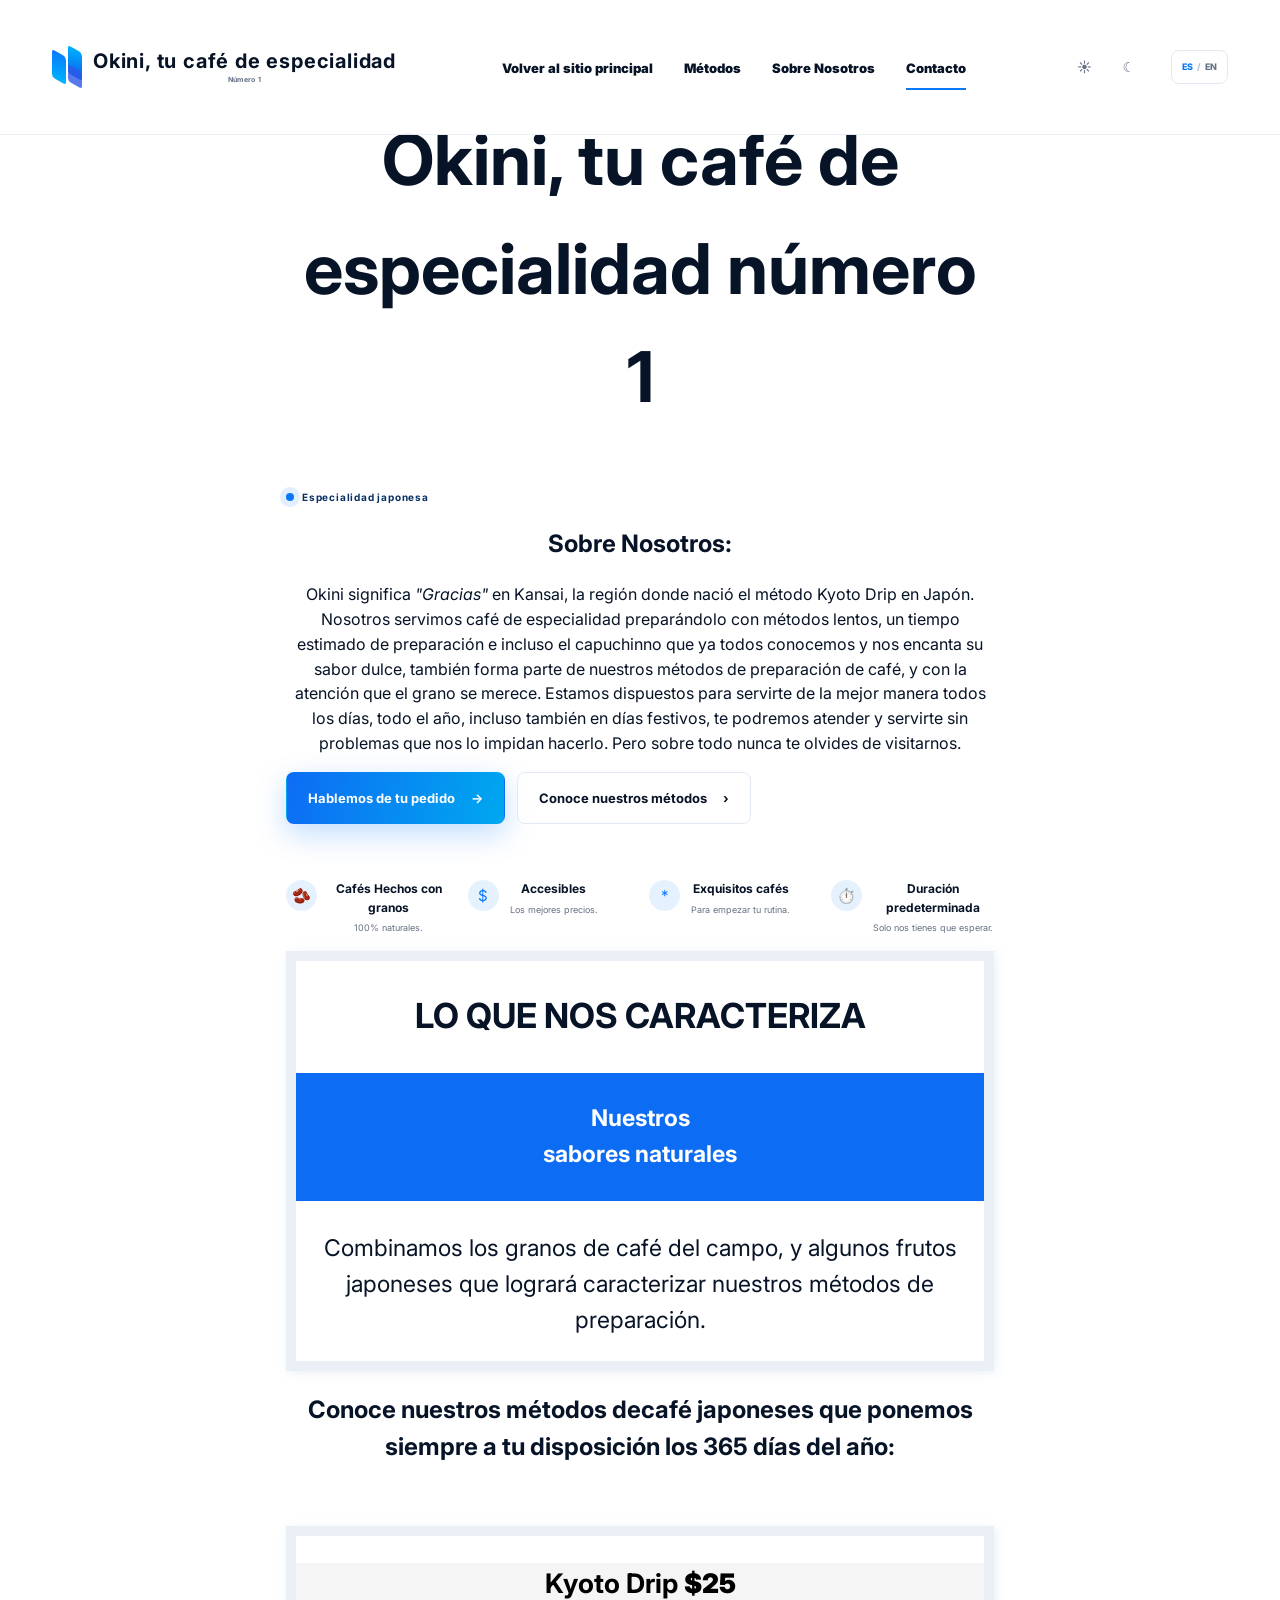
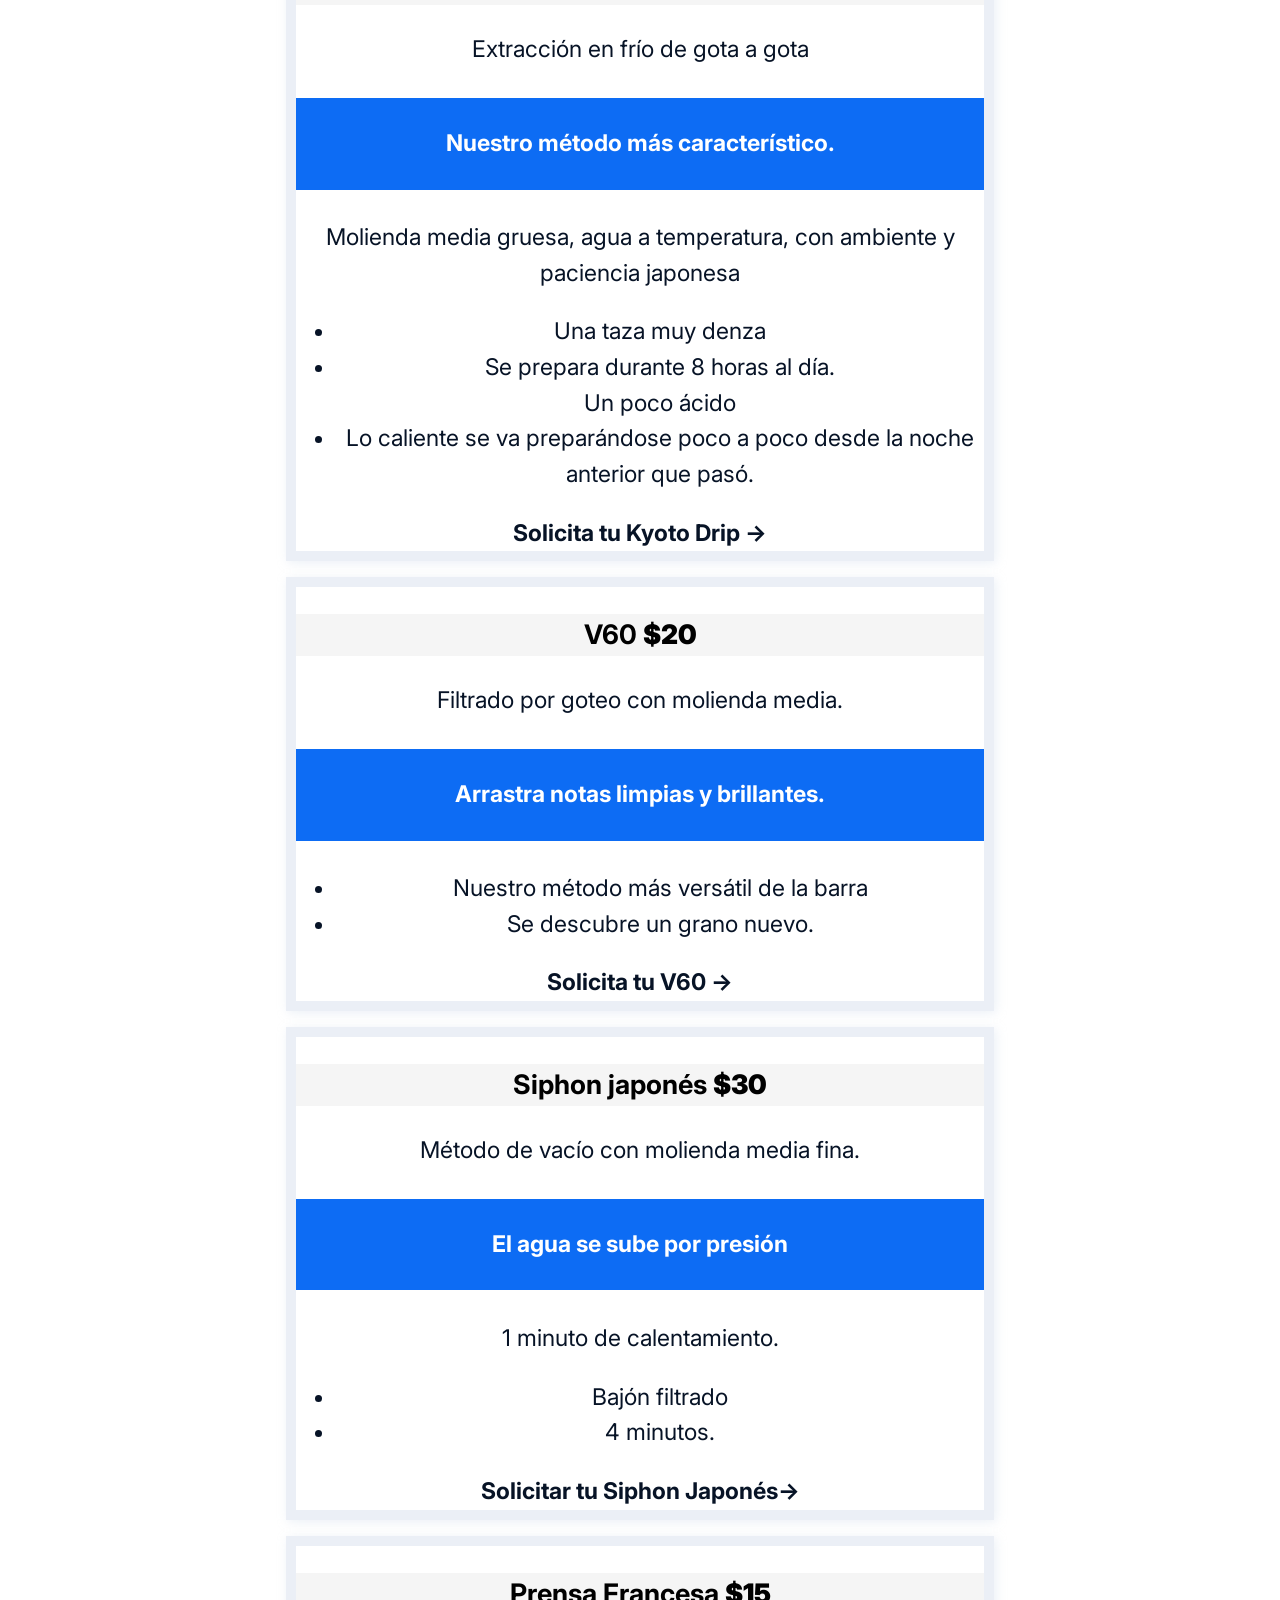
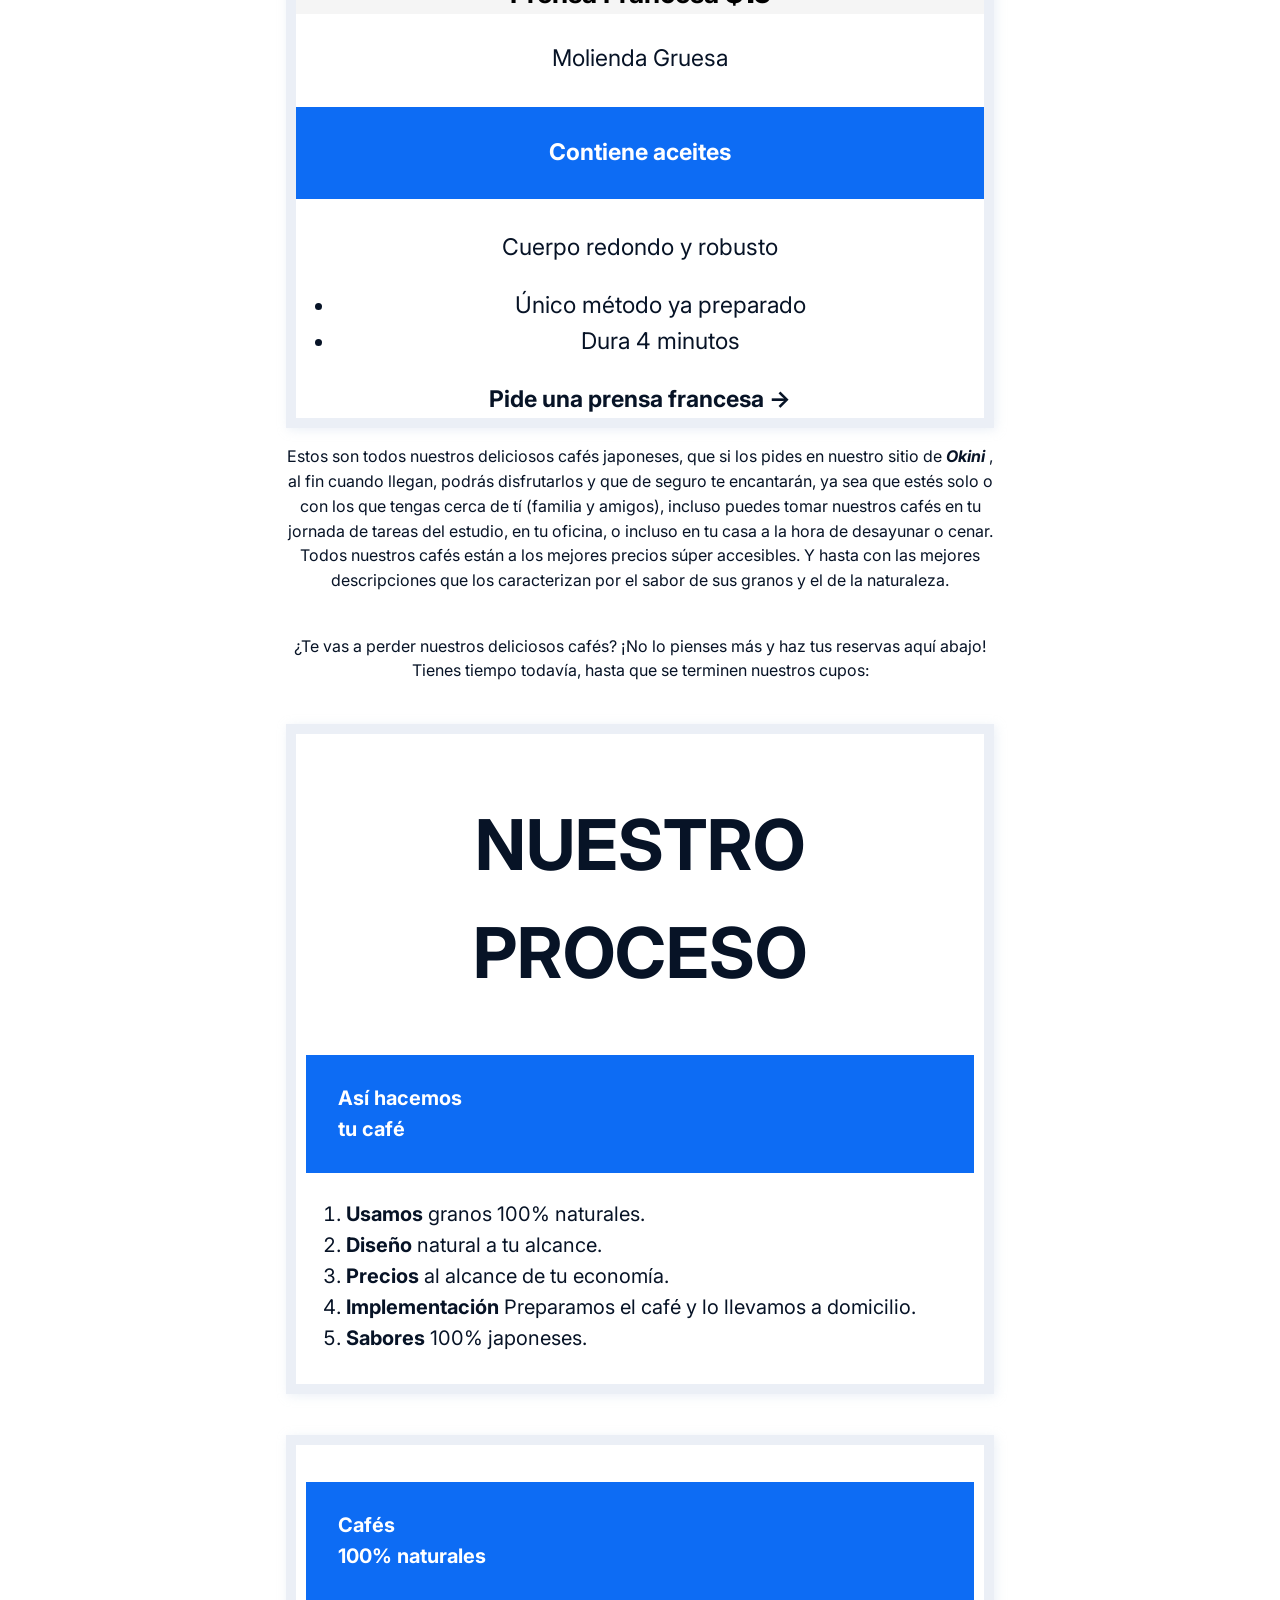
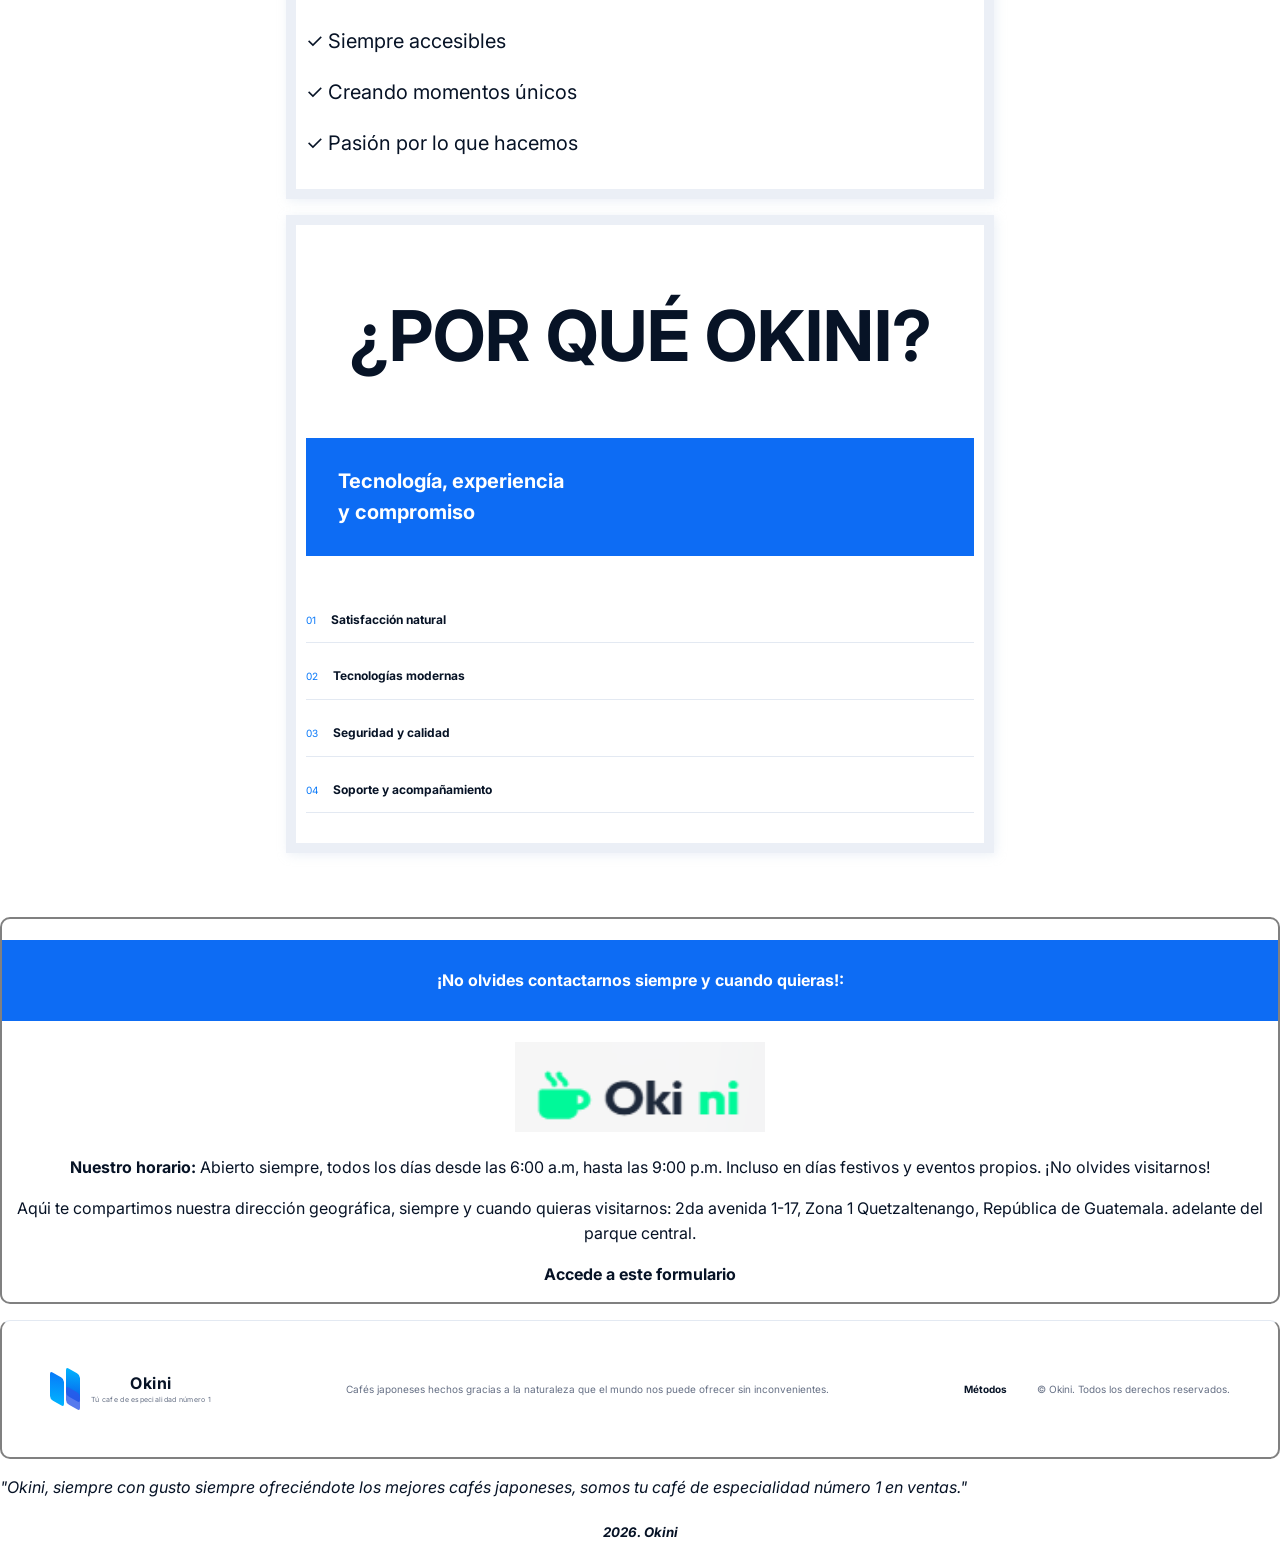
==== commit 46c0c1c0: "Add files via upload" ====
--- a/index.html
+++ b/index.html
@@ -84,8 +84,7 @@
         </div></p>
   
 
-        <div class="capa">
-            <span clas="hover"
+        <div class="capa" onclick="seleccionarCapa(this)">
             <h2><b>LO QUE NOS CARACTERIZA</b></h2>
             <h4>Nuestros<br> sabores naturales</h4>
           <p>Combinamos los granos de café del campo, y algunos frutos japoneses que logrará caracterizar nuestros métodos de preparación.</p>
@@ -103,7 +102,7 @@
               <a href="Formulario en línea.html"; target="_blank">Solicita tu Kyoto Drip →</a>
   </div></right></p>
 
-          <p><div class="capa" onclik="seleccionarCapa(this)">
+          <p><div class="capa" onclick="seleccionarCapa(this)">
             <h3>V60 <span class="precio">$20</span></h3>
             <p>Filtrado por goteo con molienda media.</p>
               <h4>Arrastra notas limpias y brillantes.</h4>
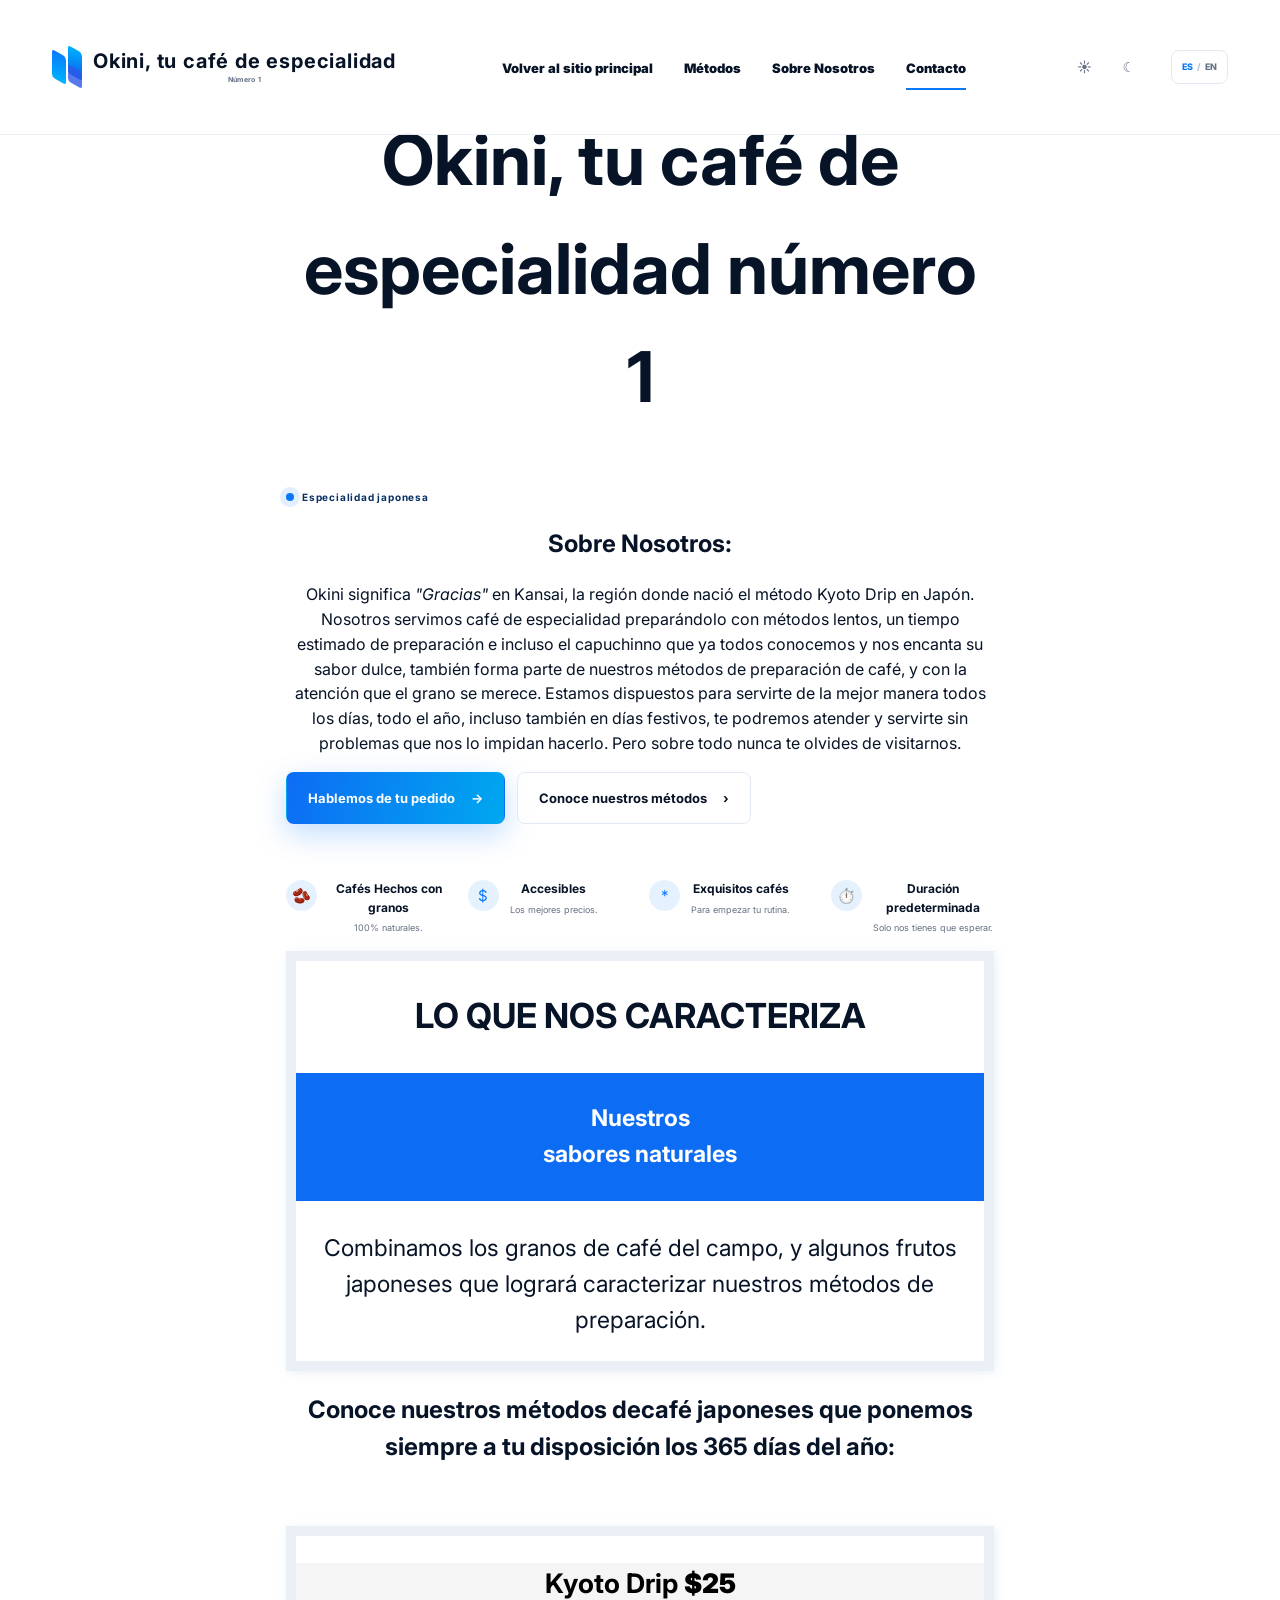
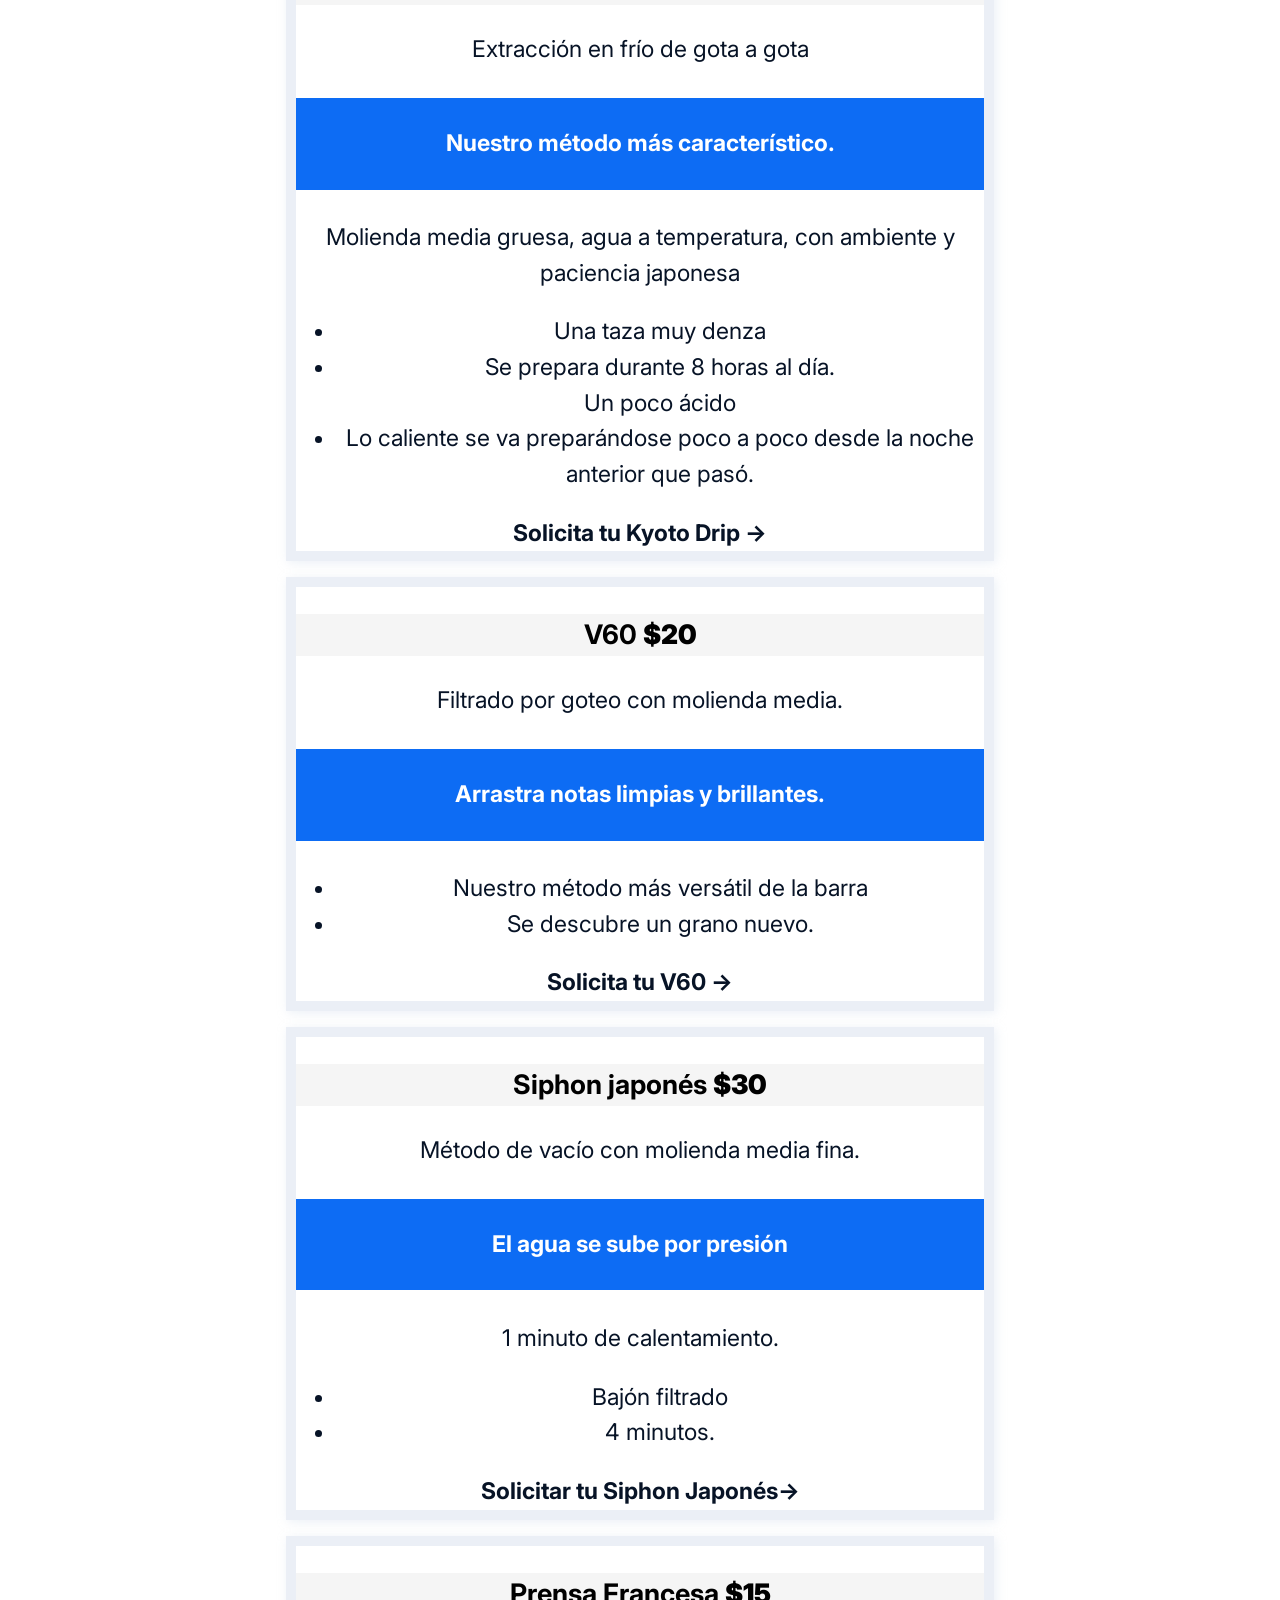
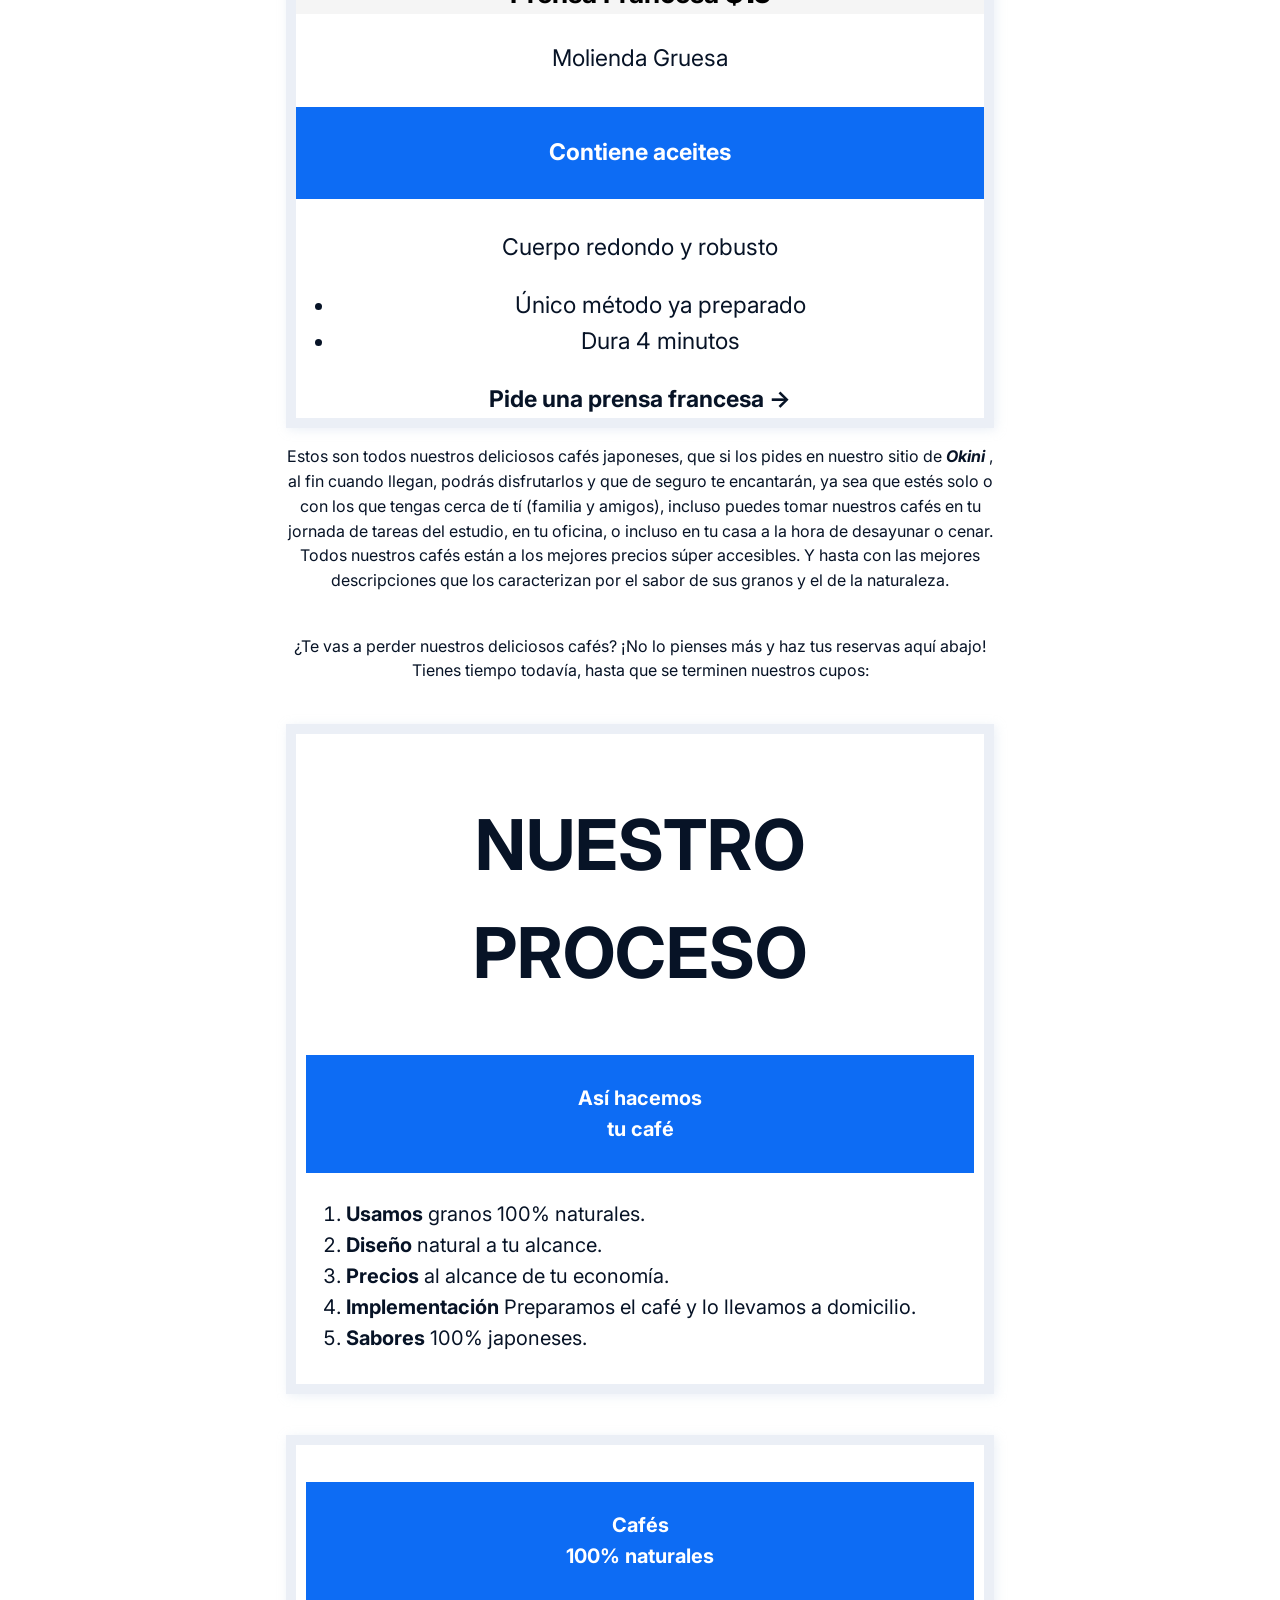
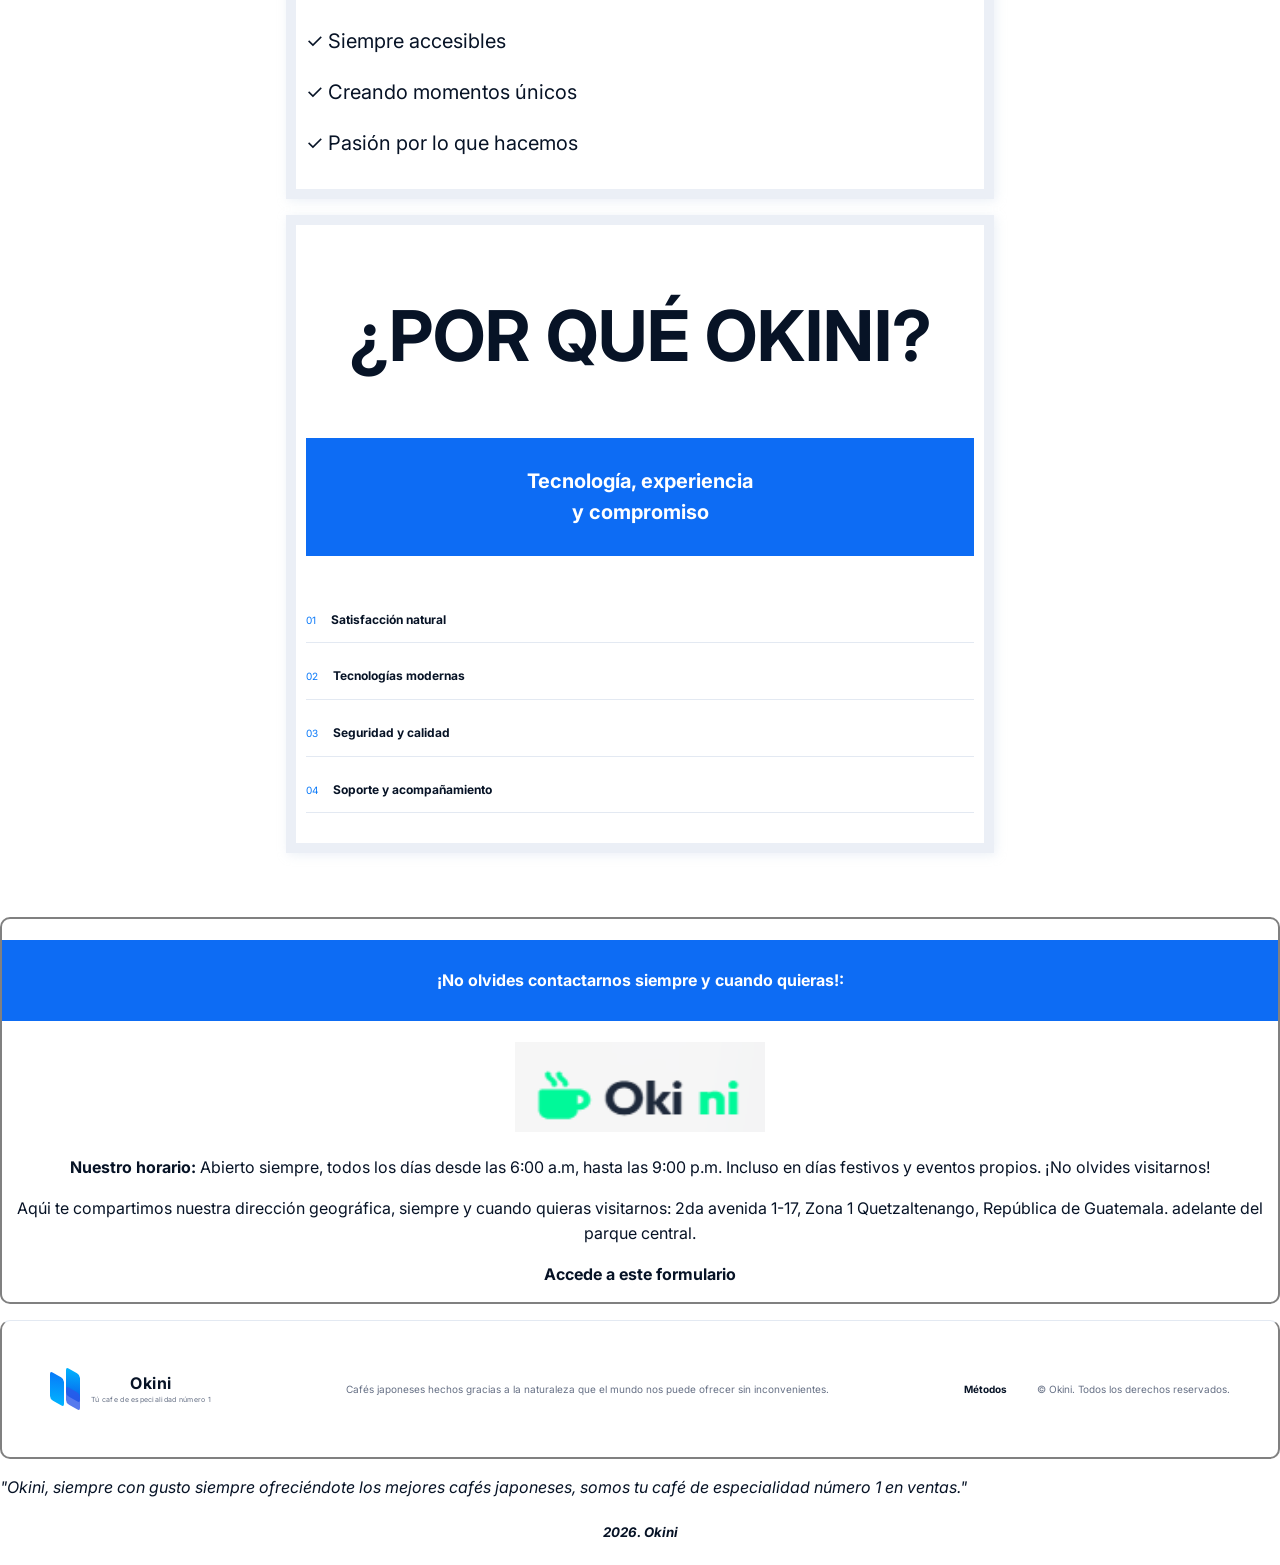
==== commit c598cf77: "Alineación del h4 en los contenedores" ====
--- a/index.html
+++ b/index.html
@@ -84,7 +84,7 @@
         </div></p>
   
 
-        <div class="capa" onclick="seleccionarCapa(this)">
+        <div class="capa">
             <h2><b>LO QUE NOS CARACTERIZA</b></h2>
             <h4>Nuestros<br> sabores naturales</h4>
           <p>Combinamos los granos de café del campo, y algunos frutos japoneses que logrará caracterizar nuestros métodos de preparación.</p>
@@ -121,7 +121,7 @@
   </div></left></p>
            
   <p><center><div class="capa" onclick="seleccionarCapa(this)">
-                    <th><p>
+<p>
                 <h3>Prensa Francesa <span class="precio">$15</span></h3>
                 <p>Molienda Gruesa</p>
                 <h4>Contiene aceites</h4>
@@ -136,7 +136,7 @@
     </section>
   <br><p><div class="contenedor">
             <h1>NUESTRO PROCESO</h1>
-            <h4>Así hacemos<br>tu café</h4>
+            <h4><center>Así hacemos<br>tu café</h4></center>
             <ol>
               <li><b>Usamos</b> <span>granos 100% naturales.</span></li>
               <li><b>Diseño</b> <span>natural a tu alcance.</span></li>
@@ -147,14 +147,14 @@
           </div></br></p>
 
 <div class="contenedor">
-    <h4>Cafés<br>100% naturales</h4>
+    <center><h4>Cafés<br>100% naturales</h4></center>
               <span>✓ Siempre accesibles</span><p>
               <span>✓ Creando momentos únicos</span><p>
               <span>✓ Pasión por lo que hacemos</span><p>
             </div></p>
       <div class="contenedor">
             <h1>¿POR QUÉ OKINI?</h1>
-            <h4>Tecnología, experiencia<br>y compromiso</h4>
+            <h4><center>Tecnología, experiencia<br>y compromiso</h4></center>
             <div class="about-points">
               <span>01 <b>Satisfacción natural</b></span>
               <span>02 <b>Tecnologías modernas</b></span>
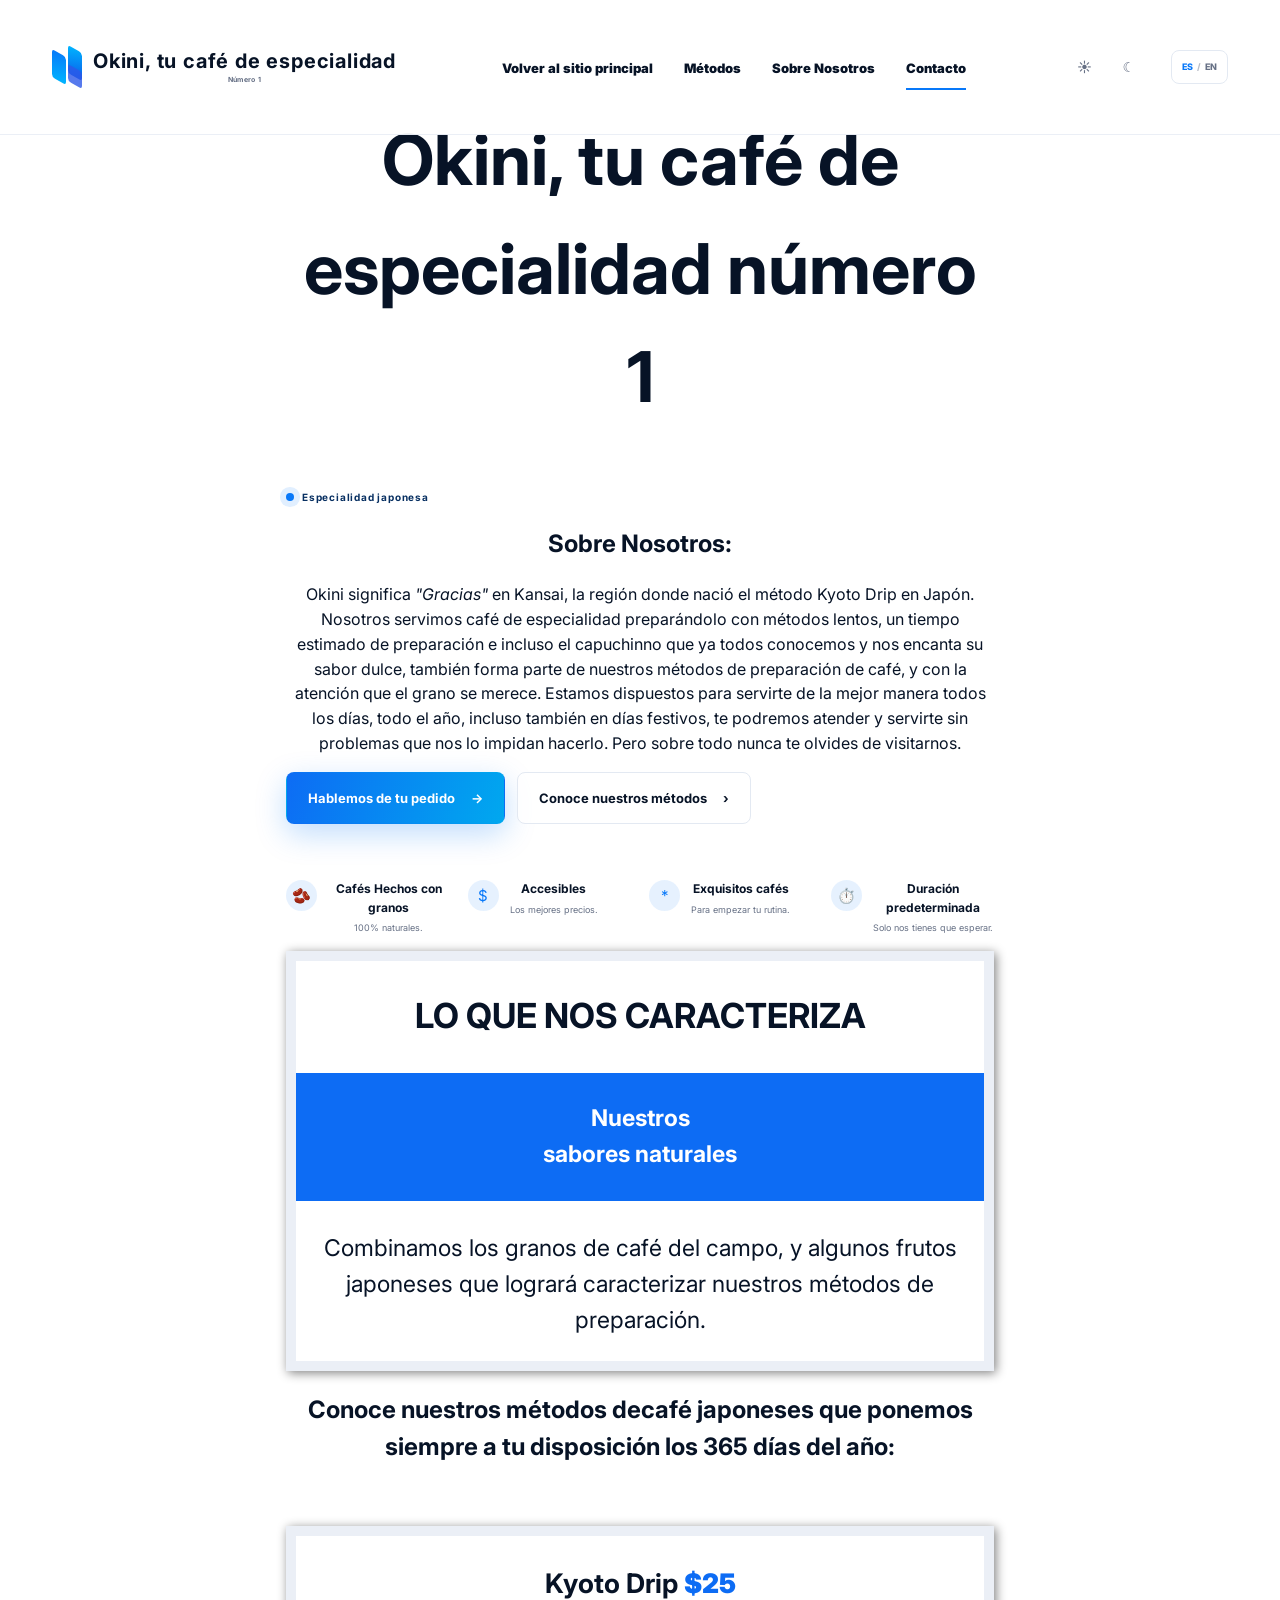
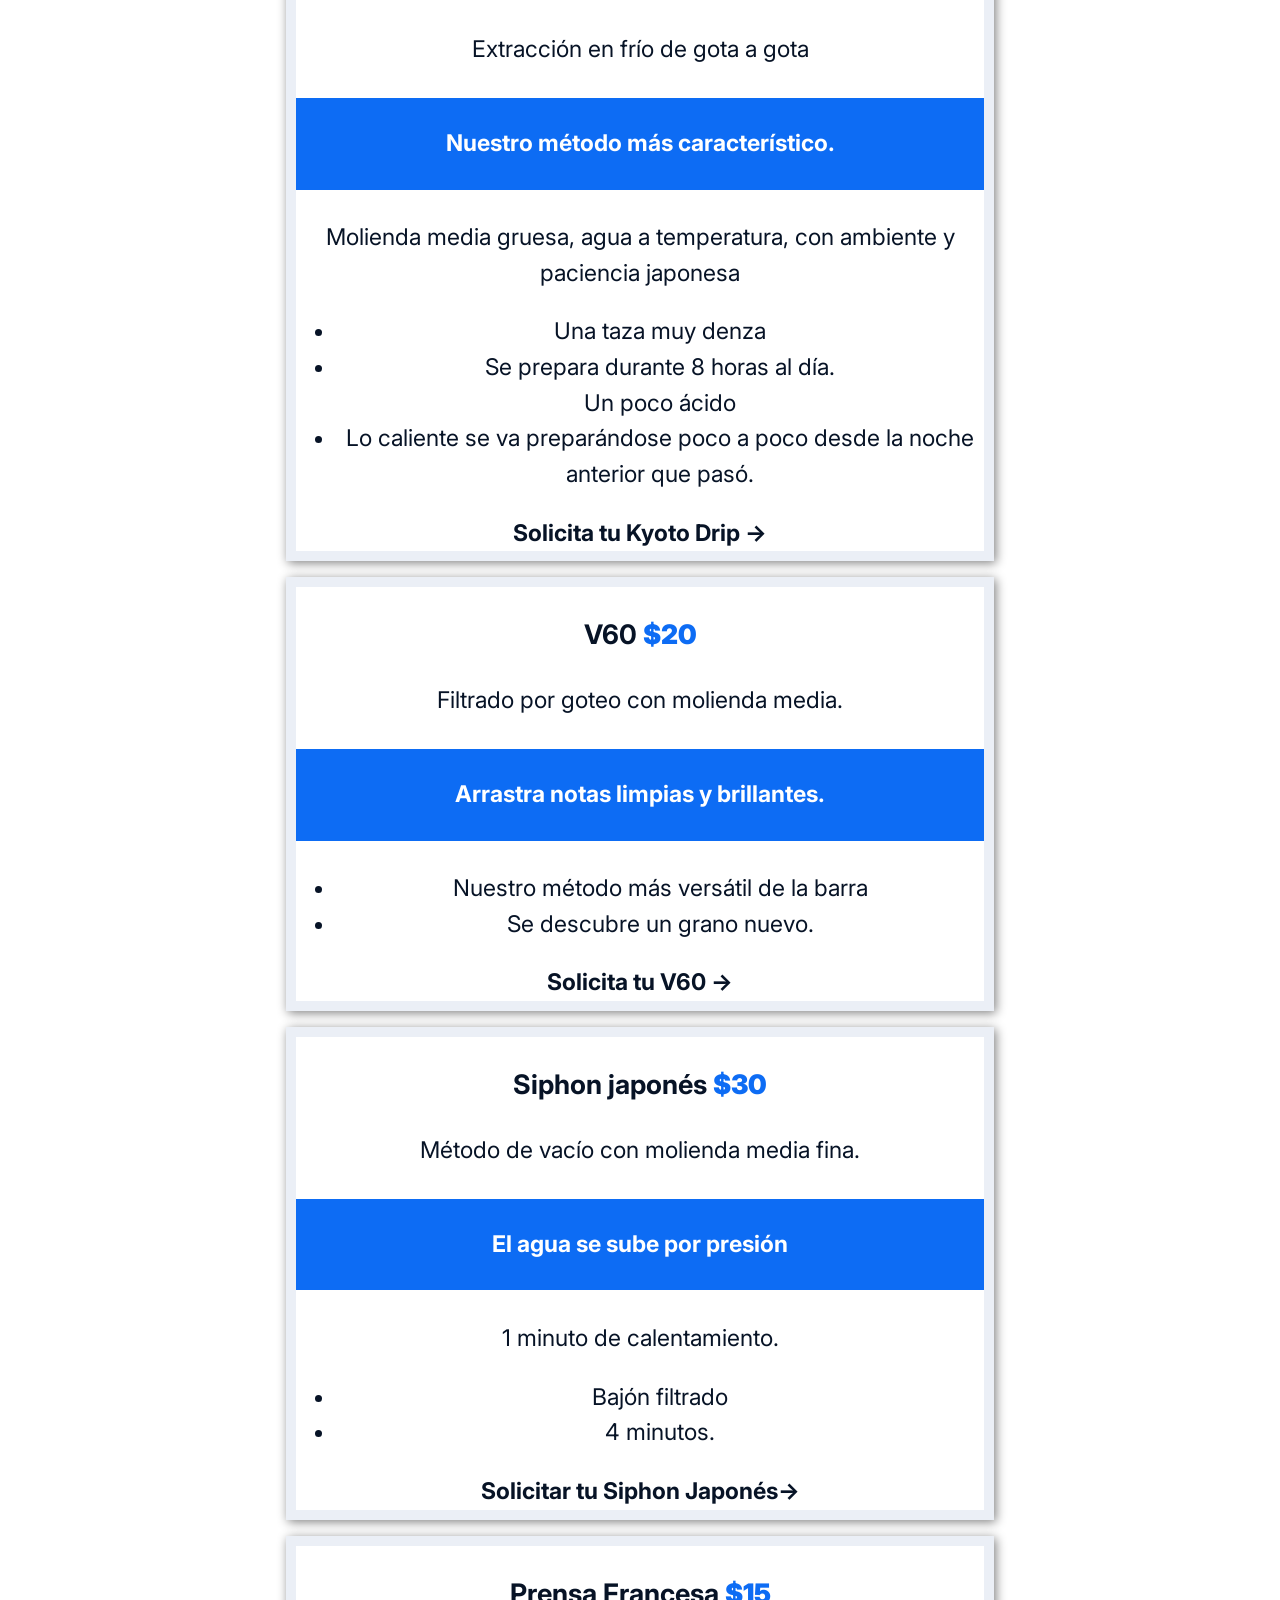
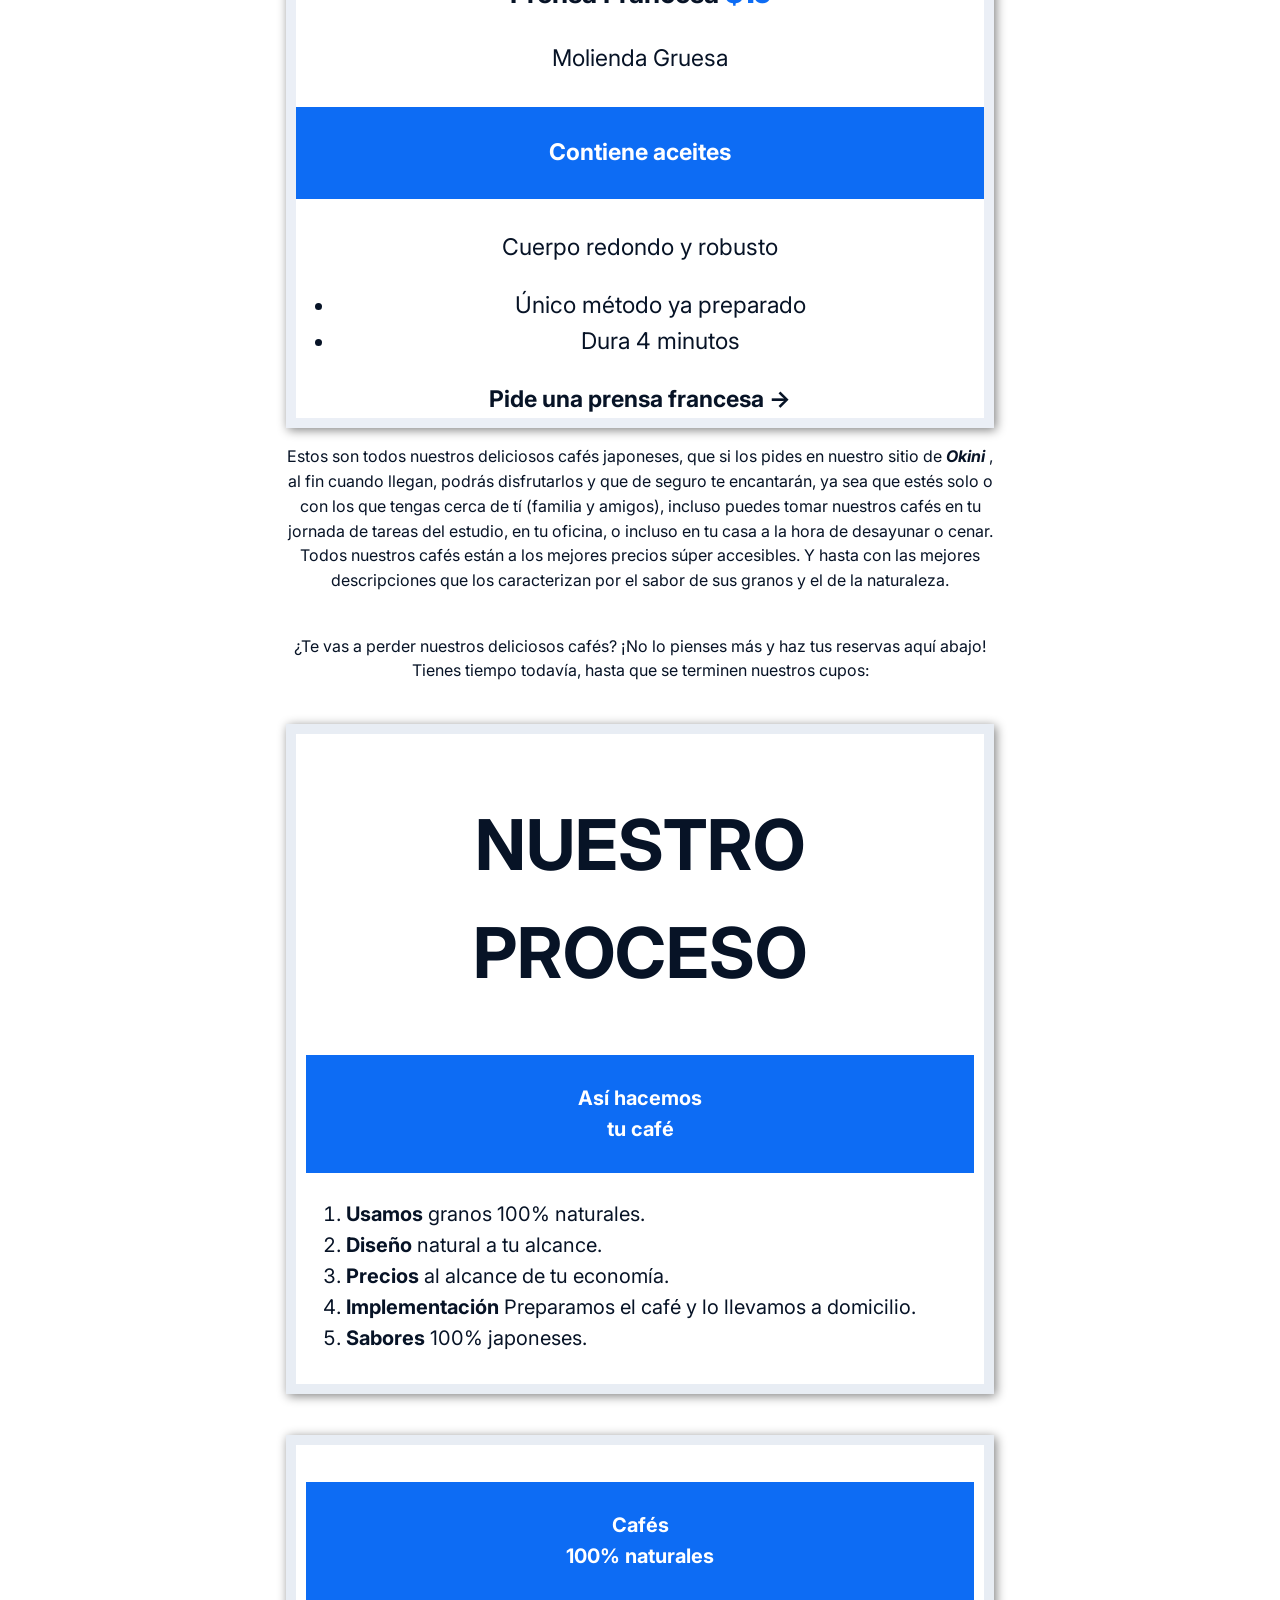
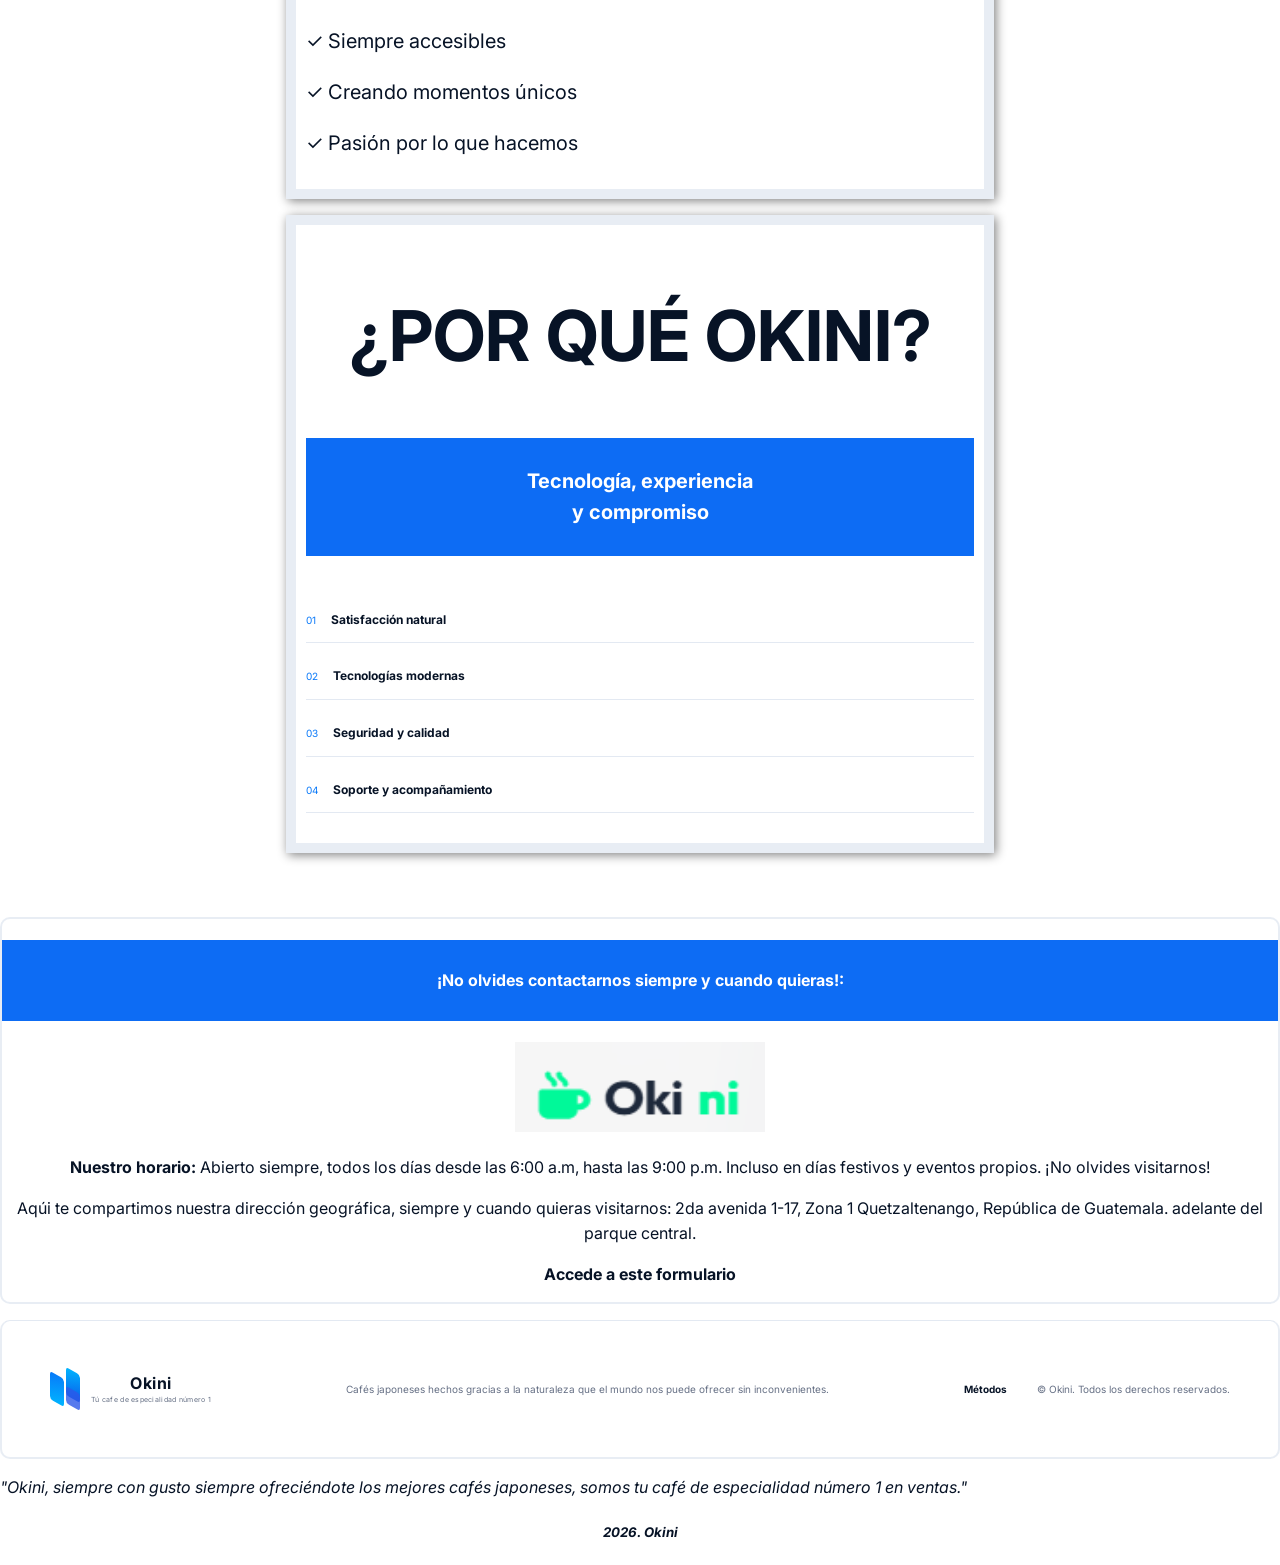
==== commit b5a4347e: "Add files via upload" ====
--- a/index.html
+++ b/index.html
@@ -93,7 +93,7 @@
 <p><h2>Conoce nuestros métodos decafé japoneses que ponemos siempre a tu disposición los 365 días del año:</h2><p>
 
             <br><section id="productos">
-  <p><right><div class="capa" onclick="seleccionarCapa(this)">
+  <p><right><div class="capa">
             <h3>Kyoto Drip  <span class="precio">$25</span></h3>
             <p> Extracción en frío de gota a gota</p>
               <h4>Nuestro método más característico.</h4>
@@ -102,7 +102,7 @@
               <a href="Formulario en línea.html"; target="_blank">Solicita tu Kyoto Drip →</a>
   </div></right></p>
 
-          <p><div class="capa" onclick="seleccionarCapa(this)">
+          <p><div class="capa">
             <h3>V60 <span class="precio">$20</span></h3>
             <p>Filtrado por goteo con molienda media.</p>
               <h4>Arrastra notas limpias y brillantes.</h4>
@@ -111,7 +111,7 @@
           </div></p>
 
 
-  <p><left><div class="capa" onclick="seleccionarCapa(this)">
+  <p><left><div class="capa">
             <h3>Siphon japonés <span class="precio">$30</span></h3>
             <p>Método de vacío con molienda media fina.</p>
               <h4>El agua se sube por presión</h4>
@@ -120,7 +120,7 @@
               <a href="Formulario en línea.html" target="_blank">Solicitar tu Siphon Japonés→</a>
   </div></left></p>
            
-  <p><center><div class="capa" onclick="seleccionarCapa(this)">
+  <p><center><div class="capa">
 <p>
                 <h3>Prensa Francesa <span class="precio">$15</span></h3>
                 <p>Molienda Gruesa</p>
@@ -202,6 +202,5 @@
     </p>
 <h5>2026. Okini</h5>
 <script src="Funciones de iluminación.js"></script>
-<script src="Selector de capa.js"></script>
 </body>
 </html>
--- a/estilos.css
+++ b/estilos.css
@@ -15,8 +15,6 @@
 }
 
 h3{
-    color: black;
-    background-color: whitesmoke;
     font-weight: bolder;
     font-size: 20;
     text-align: center;
@@ -27,6 +25,11 @@
     font-weight: bolder;
     background-color: #0d6cf4;
     padding: 3.5rch 2rem;
+    :hover{
+        cursor: point;
+        color: black;
+        transition: .3s;
+    }
 }
 h5{
     font-size: 30;
@@ -41,7 +44,7 @@
     text-align: center;
     font-weight: bolder;
     padding: 3.5rch 2rem;
-    border-bottom: 5px solid #00a3e6;
+    border-bottom: 5px solid #0d6cf4;
     background-color: whitesmoke;
 }
 
@@ -68,15 +71,13 @@
     align-items: center;
     top: 50px;
     border: 1px solid color-mix(in srgb,var(--line) 70%,transparent);
-    border-bottom: 1px solid color-mix(in srgb,var(--line) 70%,transparent);
     border-width: 10px;
-    box-shadow: 2px 2px 10px color-mix(in srgb,var(--line) 70%,transparent);
+    box-shadow: 2px 2px 10px gray;
      font-size: 23px;
     :hover{
     transition: all;
     color: #0d6cf4;
     border-color: 1px solid #0d6cf4;
-    border-bottom: #0d6cf4;
     transition-duration: .3s;
      cursor: pointer;
     }
@@ -87,9 +88,8 @@
     padding: 10px;
     text-align: left;
     top: 50px;
-    border: 1px solid color-mix(in srgb,var(--line) 70%,transparent);
-    border-bottom: 1px solid color-mix(in srgb,var(--line) 70%,transparent);
-    box-shadow: 2px 2px 10px color-mix(in srgb,var(--line) 70%,transparent);
+    border: 1px solid color-mix(in srgb,var(--line) 80%,transparent);
+    box-shadow: 2px 2px 10px gray;
     border-width: 10px;
     font-size: 20px;
 }
@@ -105,18 +105,18 @@
     font-weight: bolder;
     empty-cells: show;
     letter-spacing: 0.05em;
-    text-transform: uppercase;
     text-align: center;
     margin-bottom: 0.25rem;
 }
 
 .precio {
+    color: #0d6cf4;
     font-size: 30;
     font-weight: bolder;
     }
 
 footer{
-    border: 0px solid gray;
+    border: 1px solid color-mix(in srgb,var(--line) 80%,transparent);
     box-shadow: 1px 1px 11x gray;
     border-width: 2px;
     border-radius: 10px;
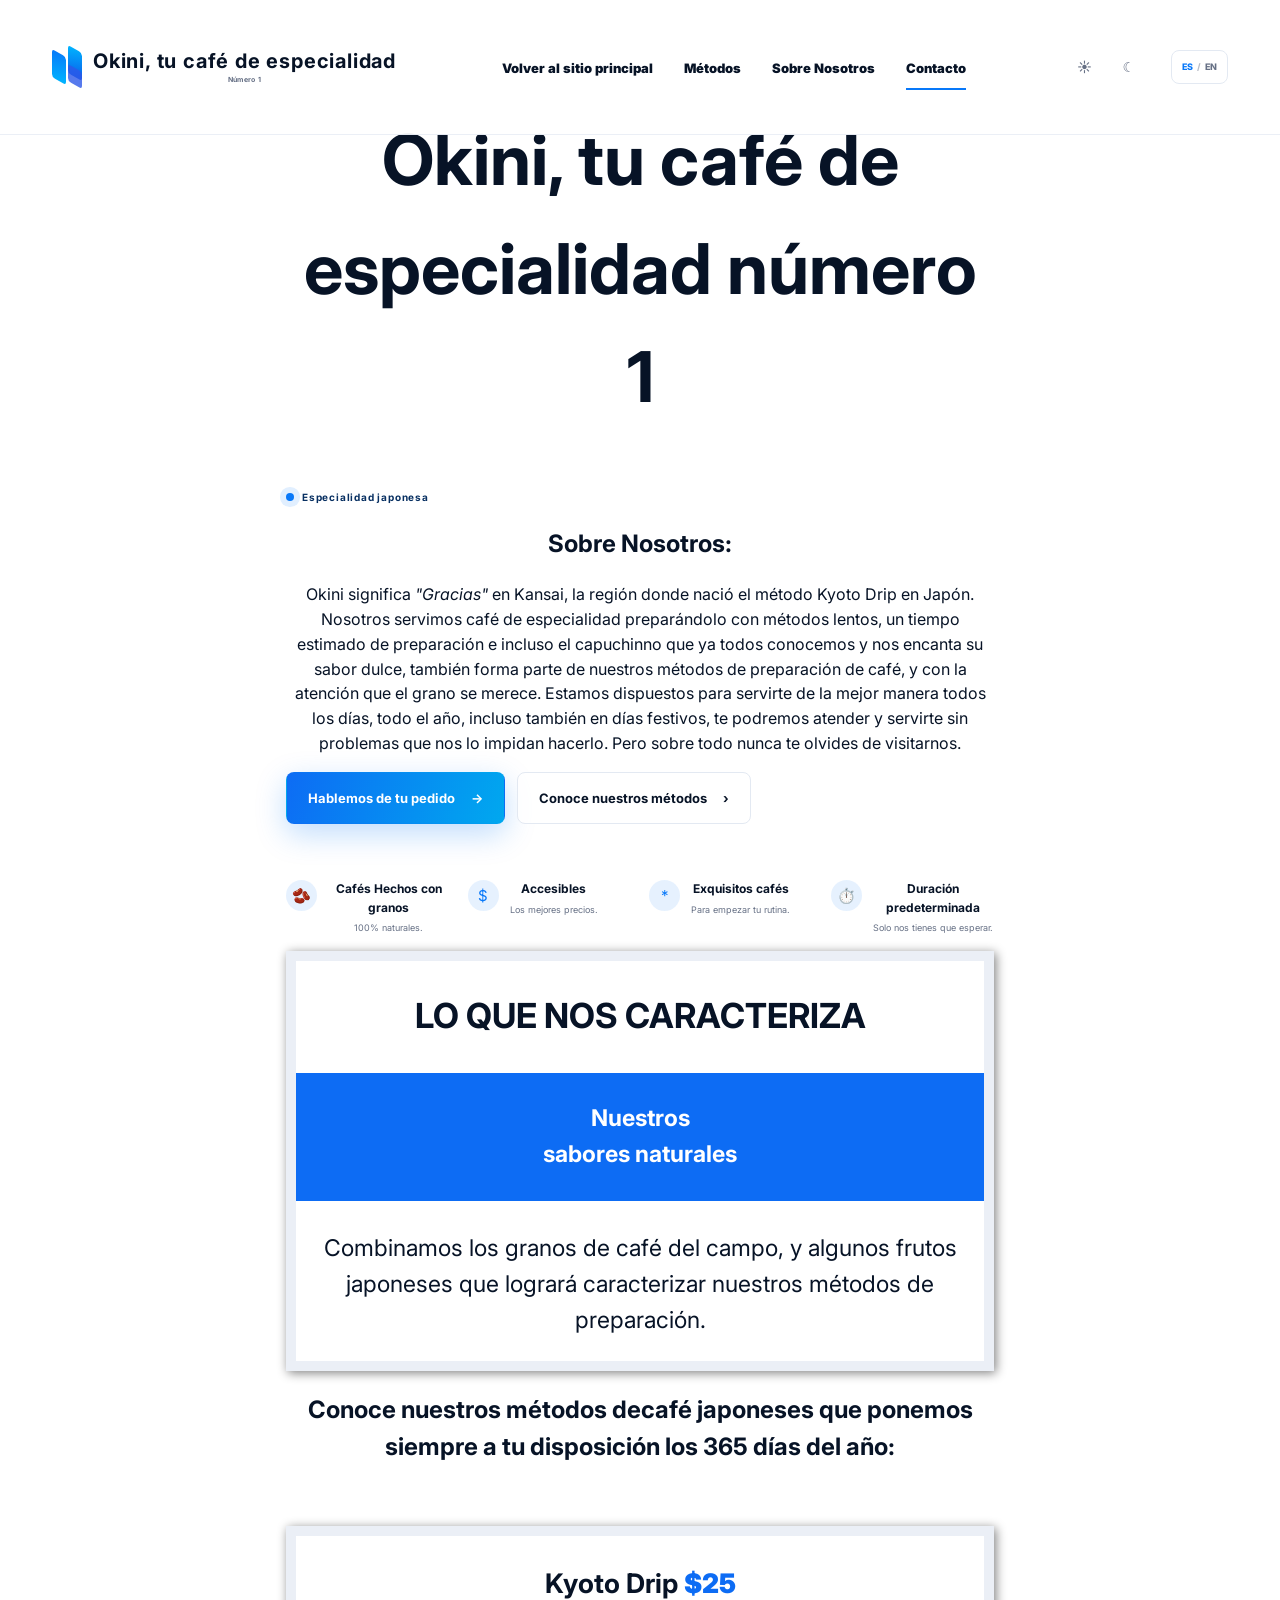
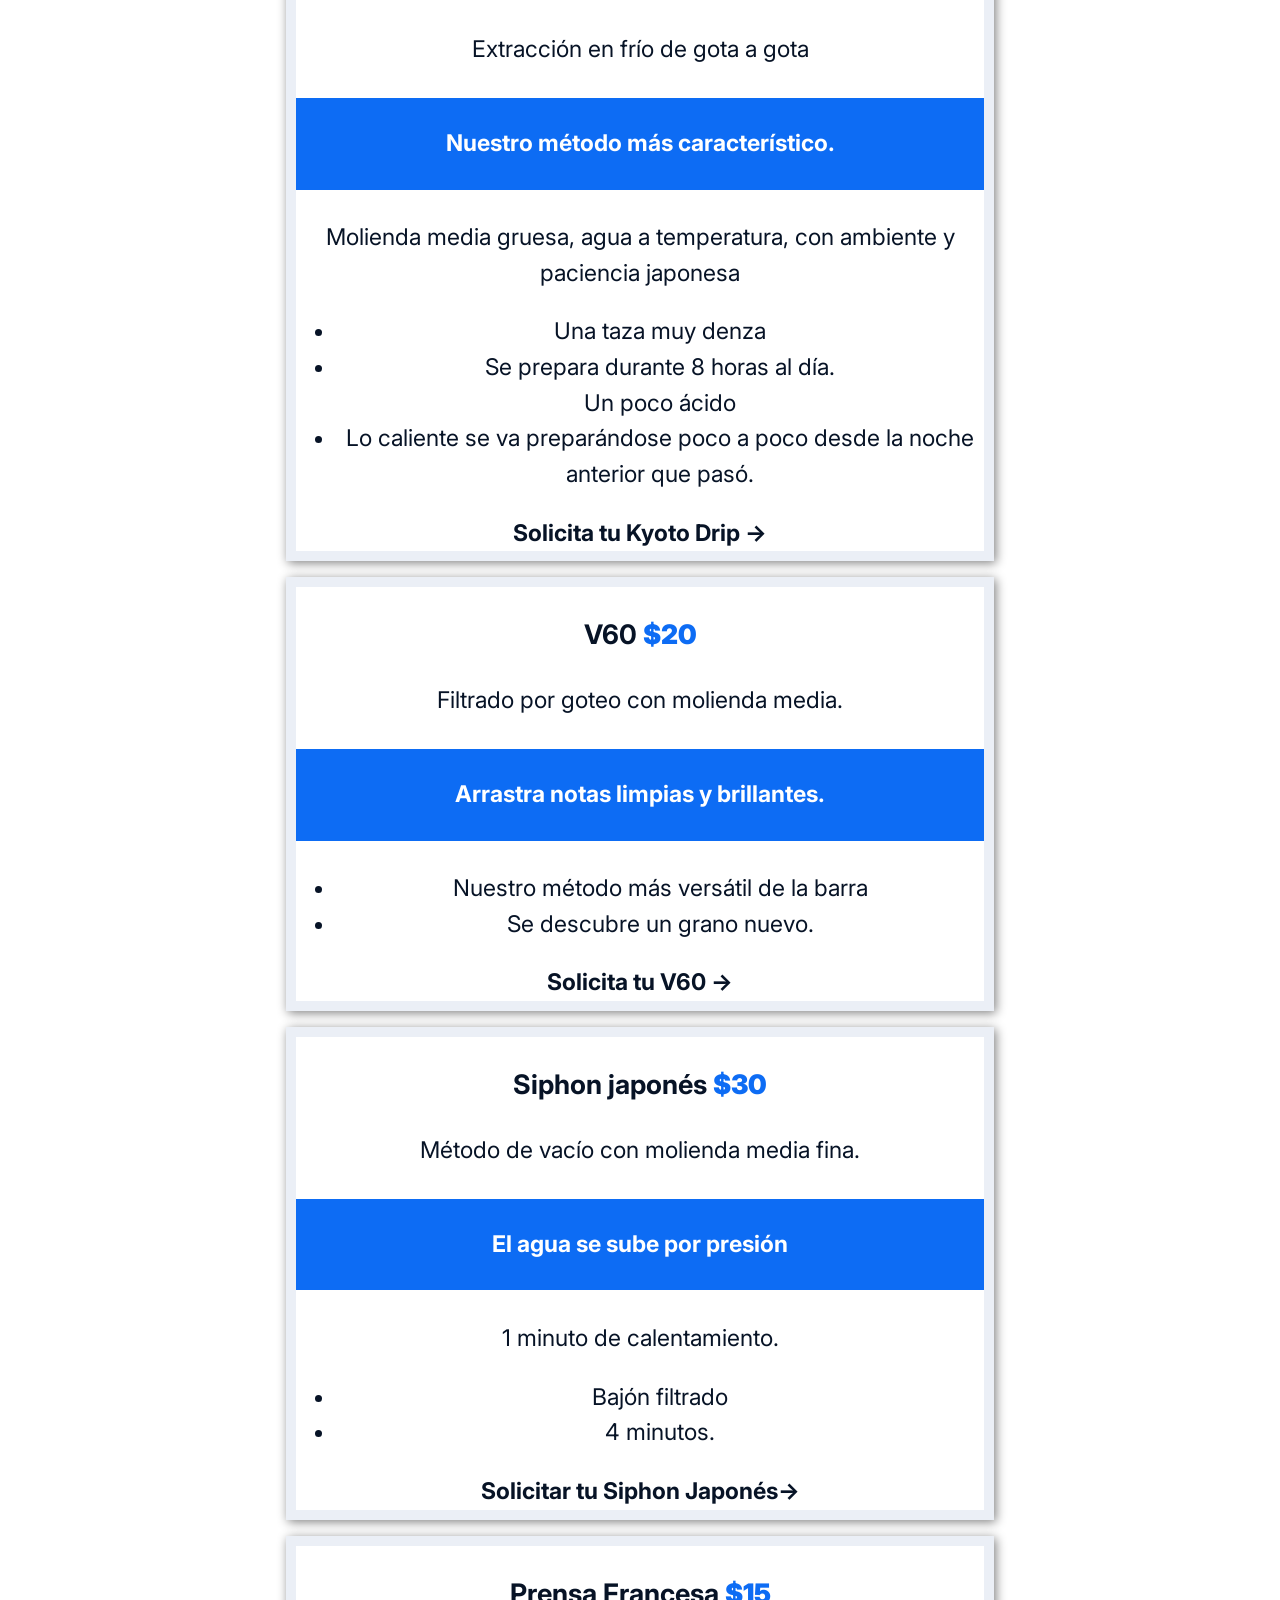
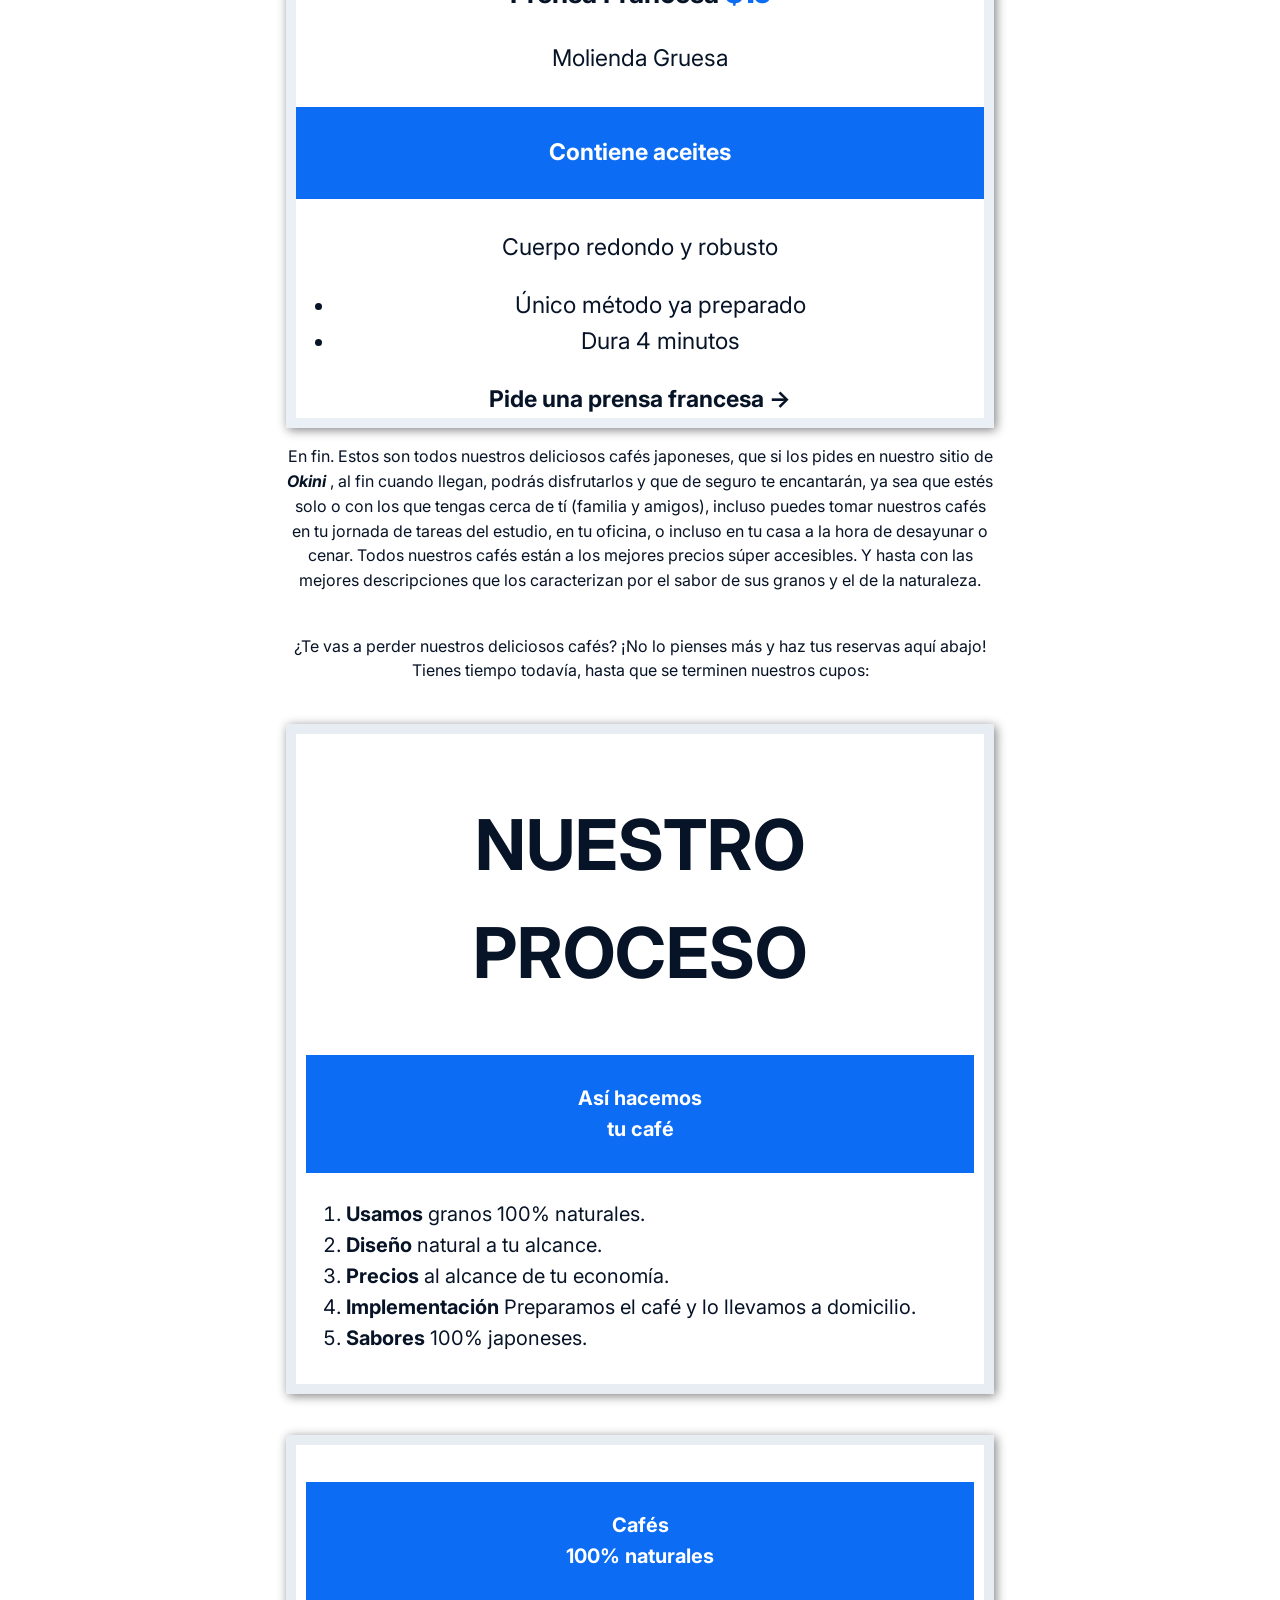
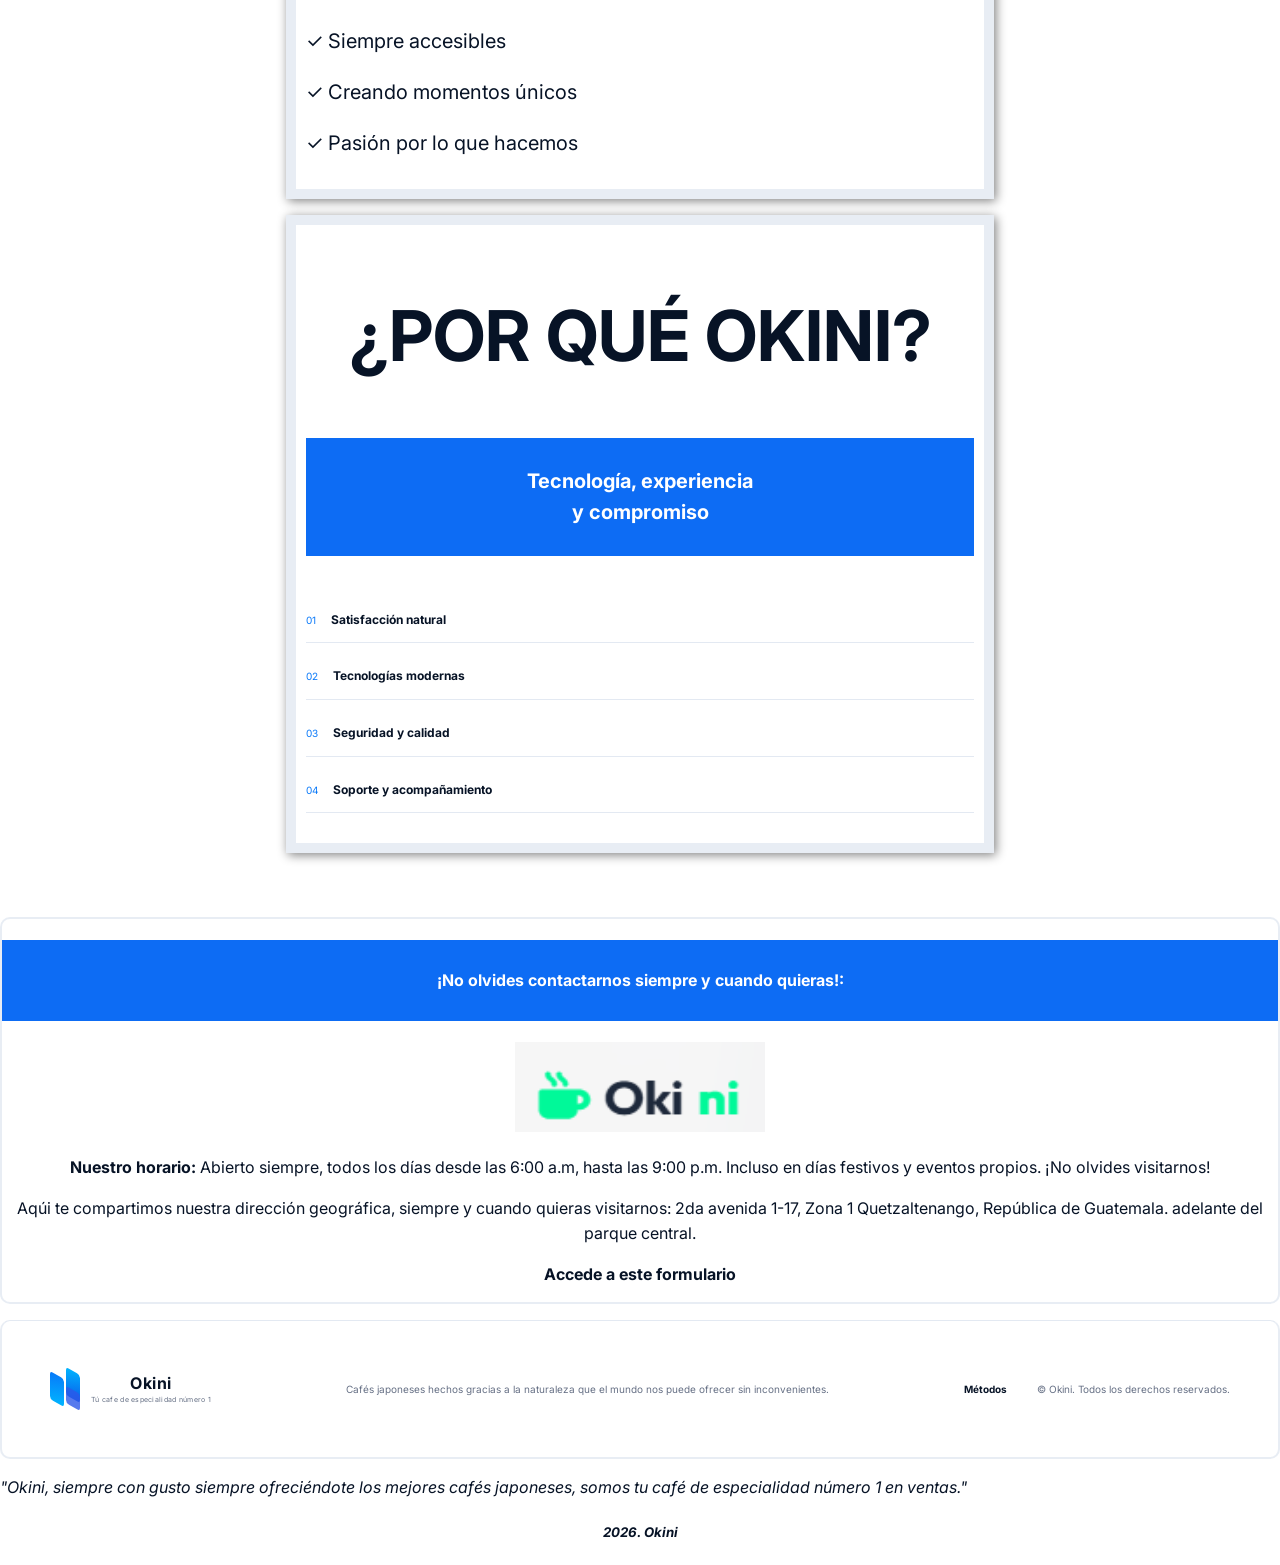
==== commit 50c46334: "Add files via upload" ====
--- a/index.html
+++ b/index.html
@@ -130,7 +130,7 @@
                 <a href="Formulario en línea.html" target="_blank">Pide una prensa francesa →</a>
                 </div></center></section></p>
 
-    Estos son todos nuestros deliciosos cafés japoneses, que si los pides en nuestro sitio de <b><i>Okini</i> </b>, al fin cuando llegan, podrás disfrutarlos y que de seguro te encantarán, ya sea que estés solo o con los que tengas cerca de tí (familia y amigos), incluso puedes tomar nuestros cafés en tu jornada de tareas del estudio, en tu oficina, o incluso en tu casa a la hora de desayunar o cenar. Todos nuestros cafés están a los mejores precios súper accesibles. 
+   En fin. Estos son todos nuestros deliciosos cafés japoneses, que si los pides en nuestro sitio de <b><i>Okini</i> </b>, al fin cuando llegan, podrás disfrutarlos y que de seguro te encantarán, ya sea que estés solo o con los que tengas cerca de tí (familia y amigos), incluso puedes tomar nuestros cafés en tu jornada de tareas del estudio, en tu oficina, o incluso en tu casa a la hora de desayunar o cenar. Todos nuestros cafés están a los mejores precios súper accesibles. 
 Y hasta con las mejores descripciones que los caracterizan por el sabor de sus granos y el de la naturaleza.</p>
 <br>¿Te vas a perder nuestros deliciosos cafés? ¡No lo pienses más y haz tus reservas aquí abajo! Tienes tiempo todavía, hasta que se terminen nuestros cupos:</br>     
     </section>
